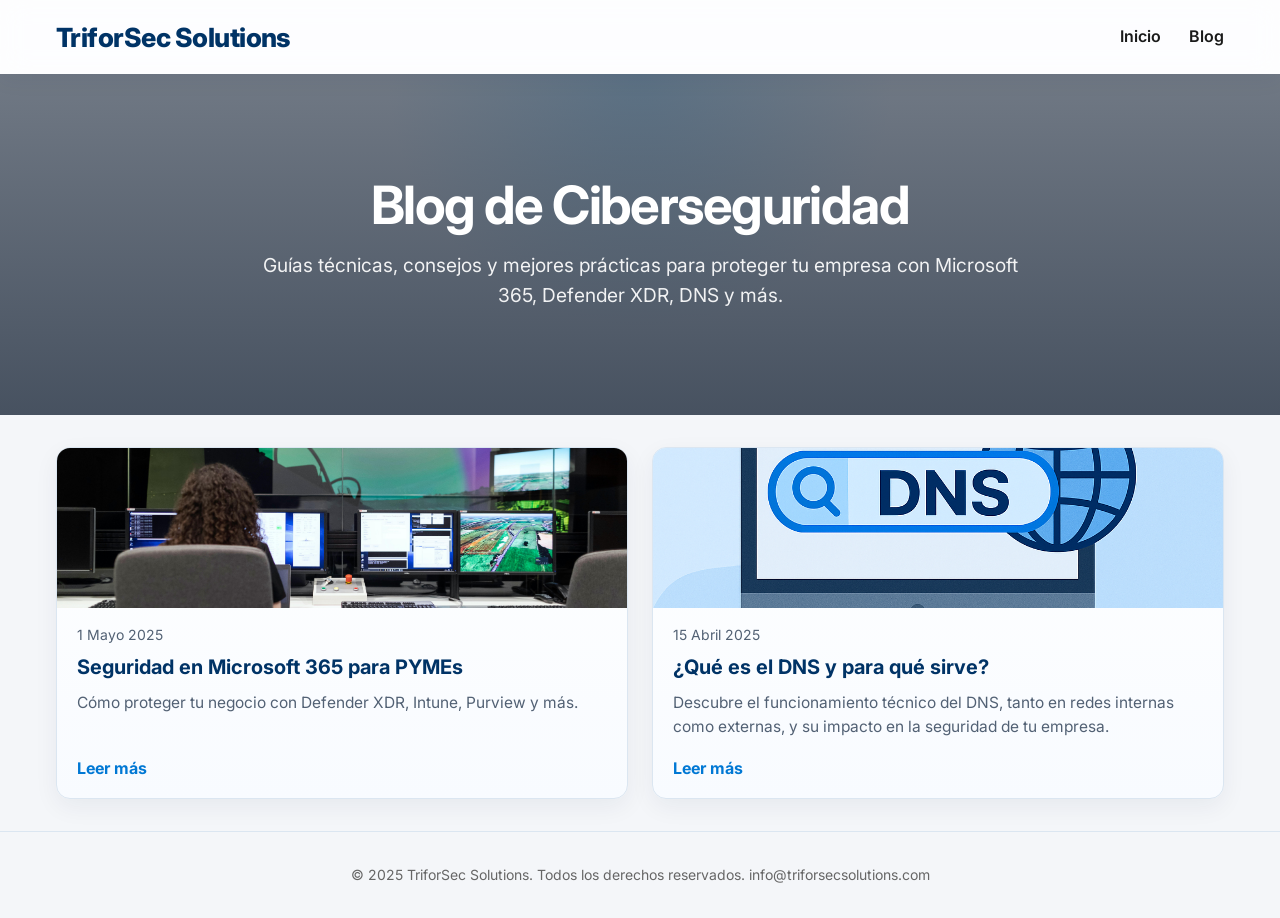
==== blog/index.html @ 9754ed4e "Phase 1.3 and 1.4 blog polish and cleanup" ====
<!DOCTYPE html>
<html lang="es">
<head>
  <meta charset="UTF-8" />
  <meta name="viewport" content="width=device-width, initial-scale=1.0" />
  <title>Blog de Ciberseguridad | TriforSec Solutions</title>
  <meta name="description" content="Explora guías técnicas y consejos prácticos sobre Microsoft 365, Defender XDR, DNS y más. Mejora la seguridad de tu empresa con TriforSec Solutions." />
  <meta name="keywords" content="blog ciberseguridad, Microsoft 365, Defender XDR, DNS, seguridad informática, TriforSec Solutions" />
  <meta name="author" content="TriforSec Solutions" />
  <meta name="robots" content="index, follow" />
  <link rel="canonical" href="https://triforsecsolutions.com/blog/" />
  <meta property="og:title" content="Blog de Ciberseguridad | TriforSec Solutions" />
  <meta property="og:description" content="Artículos expertos sobre seguridad en la nube, Microsoft Defender, Intune, Purview y más. Protege tu empresa con nuestras guías." />
  <meta property="og:image" content="https://triforsecsolutions.com/website_assets/hero.jpg" />
  <meta property="og:url" content="https://triforsecsolutions.com/blog/" />
  <meta property="og:type" content="article" />
  <meta name="twitter:card" content="summary_large_image" />
  <meta name="twitter:title" content="Blog de Ciberseguridad | TriforSec Solutions" />
  <meta name="twitter:description" content="Guías técnicas sobre Microsoft 365, seguridad en la nube y más." />
  <meta name="twitter:image" content="https://triforsecsolutions.com/website_assets/hero.jpg" />

  <link rel="icon" type="image/x-icon" href="/favicon.ico" />
  <link rel="preconnect" href="https://fonts.googleapis.com" />
  <link rel="preconnect" href="https://fonts.gstatic.com" crossorigin />
  <link href="https://fonts.googleapis.com/css2?family=Inter:wght@400;600;800&display=swap" rel="stylesheet" />
  <script type="application/ld+json">
  {
    "@context": "https://schema.org",
    "@type": "Blog",
    "name": "Blog de Ciberseguridad | TriforSec Solutions",
    "url": "https://triforsecsolutions.com/blog/",
    "publisher": {
      "@type": "Organization",
      "name": "TriforSec Solutions"
    }
  }
  </script>

  <style>
    :root {
      --primary-color: #0078d4;
      --primary-dark: #005ea6;
      --dark-color: #003366;
      --light-bg: #f4f6f9;
      --card-bg: #ffffff;
      --card-soft: #f8fbff;
      --text-color: #1a1a1a;
      --text-soft: #526174;
      --border-color: #dbe6f1;
      --radius: 14px;
      --transition: 0.3s ease;
      --shadow-sm: 0 8px 24px rgba(5, 31, 61, 0.06);
      --shadow-md: 0 16px 40px rgba(5, 31, 61, 0.1);
    }
    * { box-sizing: border-box; margin: 0; padding: 0; }
    body {
      font-family: 'Inter', sans-serif;
      background: var(--light-bg);
      color: var(--text-color);
      line-height: 1.6;
    }
    header {
      background: rgba(255,255,255,0.8);
      box-shadow: 0 6px 20px rgba(5, 31, 61, 0.06);
      backdrop-filter: saturate(180%) blur(14px);
      position: sticky;
      top: 0;
      z-index: 100;
    }
    .nav-container {
      max-width: 1200px;
      margin: 0 auto;
      display: flex;
      align-items: center;
      justify-content: space-between;
      padding: 1rem;
    }
    .logo {
      font-size: clamp(1.2rem, 1rem + 1vw, 1.65rem);
      font-weight: 800;
      color: var(--dark-color);
      text-decoration: none;
      letter-spacing: -0.02em;
    }
    nav a {
      margin-left: 1.5rem;
      color: var(--text-color);
      text-decoration: none;
      font-weight: 600;
      transition: color var(--transition);
    }
    nav a:hover,
    nav a:focus-visible { color: var(--primary-color); }

    .hero {
      background:
        radial-gradient(circle at top, rgba(0,163,255,0.18), transparent 35%),
        url('https://triforsecsolutions.com/website_assets/hero.jpg') center/cover no-repeat;
      color: #fff;
      padding: 6.5rem 1rem;
      text-align: center;
      position: relative;
    }
    .hero::after {
      content: '';
      position: absolute;
      top: 0; left: 0;
      width: 100%; height: 100%;
      background: linear-gradient(180deg, rgba(4, 18, 37, 0.55), rgba(4, 18, 37, 0.72));
      z-index: 0;
    }
    .hero-content {
      position: relative;
      z-index: 1;
      max-width: 800px;
      margin: 0 auto;
    }
    .hero h1 {
      font-size: clamp(2.1rem, 1.7rem + 2vw, 3.3rem);
      margin-bottom: 1rem;
      color: #fff;
      line-height: 1.05;
      letter-spacing: -0.03em;
    }
    .hero p {
      font-size: clamp(1.02rem, 1rem + 0.45vw, 1.2rem);
      color: rgba(255,255,255,0.92);
      max-width: 760px;
      margin: 0 auto;
    }

    main {
      max-width: 1200px;
      margin: 2rem auto;
      padding: 0 1rem;
    }
    .posts-grid {
      display: grid;
      grid-template-columns: repeat(auto-fit, minmax(280px, 1fr));
      gap: 1.5rem;
    }
    .post-card {
      background: linear-gradient(180deg, #ffffff, var(--card-soft));
      border-radius: var(--radius);
      border: 1px solid var(--border-color);
      box-shadow: var(--shadow-sm);
      overflow: hidden;
      display: flex;
      flex-direction: column;
      transition: transform var(--transition), box-shadow var(--transition), border-color var(--transition);
    }
    .post-card:hover {
      transform: translateY(-5px);
      border-color: #b9d7f1;
      box-shadow: var(--shadow-md);
    }
    .post-card img {
      width: 100%; height: 160px;
      object-fit: cover;
    }
    .post-content {
      flex: 1;
      padding: 1rem 1.25rem;
      display: flex;
      flex-direction: column;
    }
    .post-content time {
      font-size: 0.875rem;
      color: var(--text-soft);
      margin-bottom: 0.5rem;
    }
    .post-content h3 {
      font-size: 1.25rem;
      margin-bottom: 0.75rem;
      color: var(--dark-color);
      line-height: 1.2;
    }
    .post-content h3 a {
      color: inherit;
      text-decoration: none;
    }
    .post-content h3 a:hover,
    .post-content h3 a:focus-visible {
      color: var(--primary-dark);
    }
    .post-content p {
      flex: 1;
      margin-bottom: 1rem;
      font-size: 0.97rem;
      color: var(--text-soft);
    }
    .read-more {
      align-self: flex-start;
      text-decoration: none;
      color: var(--primary-color);
      font-weight: 700;
      display: inline-flex;
      align-items: center;
      transition: color var(--transition), transform var(--transition);
    }
    .read-more:hover {
      color: var(--primary-dark);
      transform: translateX(2px);
    }

    footer {
      text-align: center;
      padding: 2rem 1rem;
      font-size: 0.875rem;
      color: #666;
      border-top: 1px solid var(--border-color);
    }

    @media (max-width: 640px) {
      .nav-container {
        flex-direction: column;
        align-items: flex-start;
        gap: 0.75rem;
      }
      nav a {
        margin-left: 0;
        margin-right: 1rem;
      }
      .hero {
        padding: 5rem 1rem;
      }
    }
  </style>
</head>
<body>
  <header>
    <div class="nav-container">
      <a href="/" class="logo">TriforSec Solutions</a>
      <nav>
        <a href="/">Inicio</a>
        <a href="/blog/">Blog</a>
      </nav>
    </div>
  </header>

  <section class="hero">
    <div class="hero-content">
      <h1>Blog de Ciberseguridad</h1>
      <p>Guías técnicas, consejos y mejores prácticas para proteger tu empresa con Microsoft 365, Defender XDR, DNS y más.</p>
    </div>
  </section>

  <main>
    <div class="posts-grid">
      <!-- Post 1 -->
      <article class="post-card">
        <img src="/website_assets/soc.jpg" alt="Seguridad en Microsoft 365 para PYMEs">
        <div class="post-content">
          <time datetime="2025-05-01">1 Mayo 2025</time>
          <h3><a href="/blog/seguridad-microsoft-365-pymes.html">Seguridad en Microsoft 365 para PYMEs</a></h3>
          <p>Cómo proteger tu negocio con Defender XDR, Intune, Purview y más.</p>
          <a href="/blog/seguridad-microsoft-365-pymes.html" class="read-more">Leer más</a>
        </div>
      </article>
      <!-- Post 2 -->
      <article class="post-card">
        <img src="/website_assets/dns-ilustracion.png" alt="¿Qué es el DNS y para qué sirve?">
        <div class="post-content">
          <time datetime="2025-04-15">15 Abril 2025</time>
          <h3><a href="/blog/dns-explicacion-tecnica.html">¿Qué es el DNS y para qué sirve?</a></h3>
          <p>Descubre el funcionamiento técnico del DNS, tanto en redes internas como externas, y su impacto en la seguridad de tu empresa.</p>
          <a href="/blog/dns-explicacion-tecnica.html" class="read-more">Leer más</a>
        </div>
      </article>
    </div>
  </main>

  <footer>
    &copy; 2025 TriforSec Solutions. Todos los derechos reservados. info@triforsecsolutions.com
  </footer>
</body>
</html>
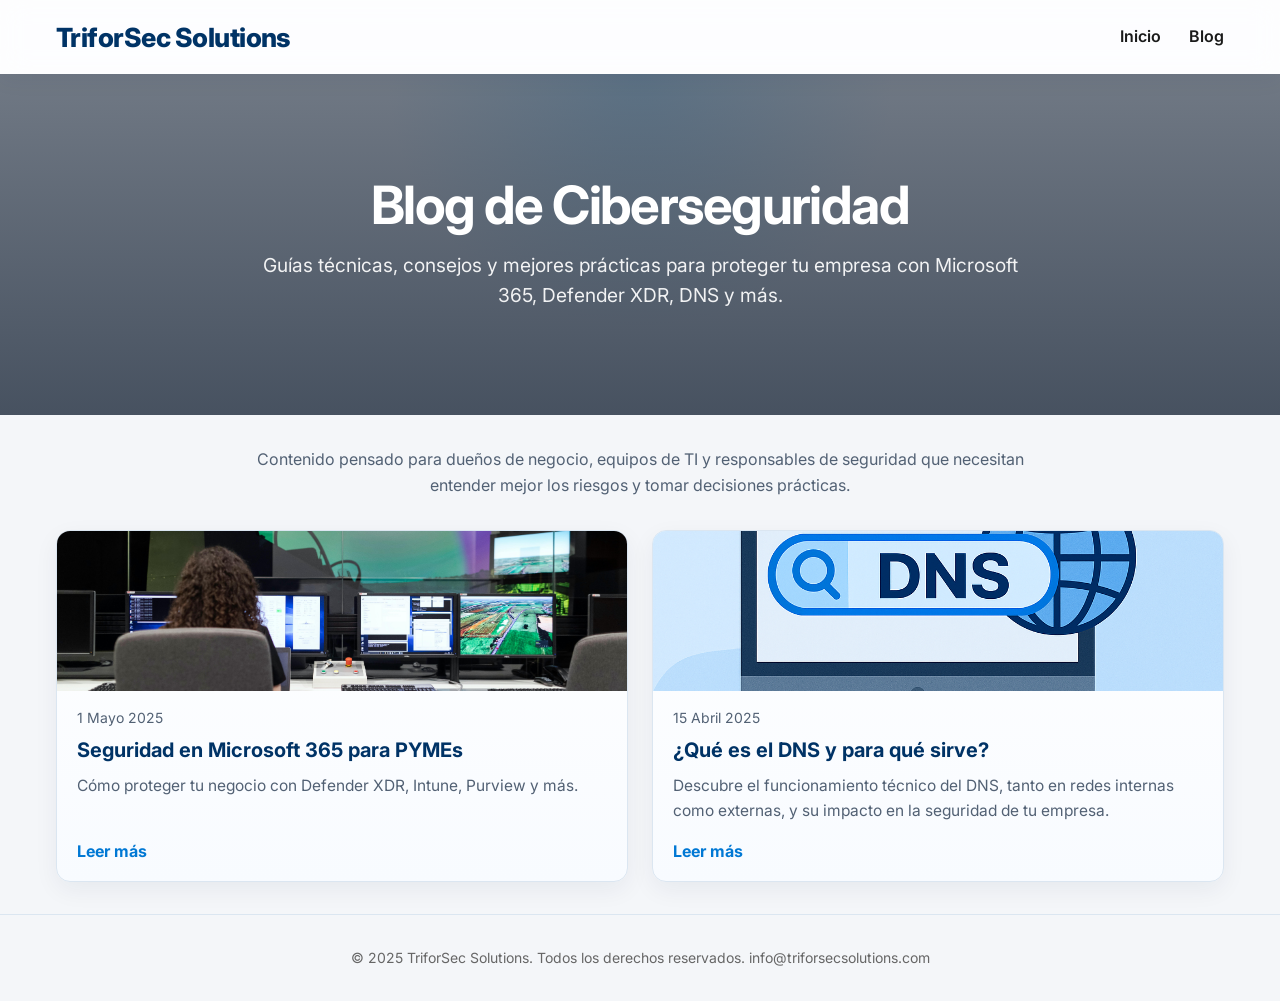
==== commit f605e1d6: "Complete Phase 1: UX, SEO, blog polish, cleanup and shared styles" ====
--- a/blog/index.html
+++ b/blog/index.html
@@ -135,6 +135,13 @@
       margin: 2rem auto;
       padding: 0 1rem;
     }
+    .blog-intro {
+      max-width: 820px;
+      margin: 0 auto 2rem;
+      text-align: center;
+      color: var(--text-soft);
+      font-size: 1rem;
+    }
     .posts-grid {
       display: grid;
       grid-template-columns: repeat(auto-fit, minmax(280px, 1fr));
@@ -199,7 +206,8 @@
       align-items: center;
       transition: color var(--transition), transform var(--transition);
     }
-    .read-more:hover {
+    .read-more:hover,
+    .read-more:focus-visible {
       color: var(--primary-dark);
       transform: translateX(2px);
     }
@@ -247,6 +255,9 @@
   </section>
 
   <main>
+    <div class="blog-intro">
+      <p>Contenido pensado para dueños de negocio, equipos de TI y responsables de seguridad que necesitan entender mejor los riesgos y tomar decisiones prácticas.</p>
+    </div>
     <div class="posts-grid">
       <!-- Post 1 -->
       <article class="post-card">
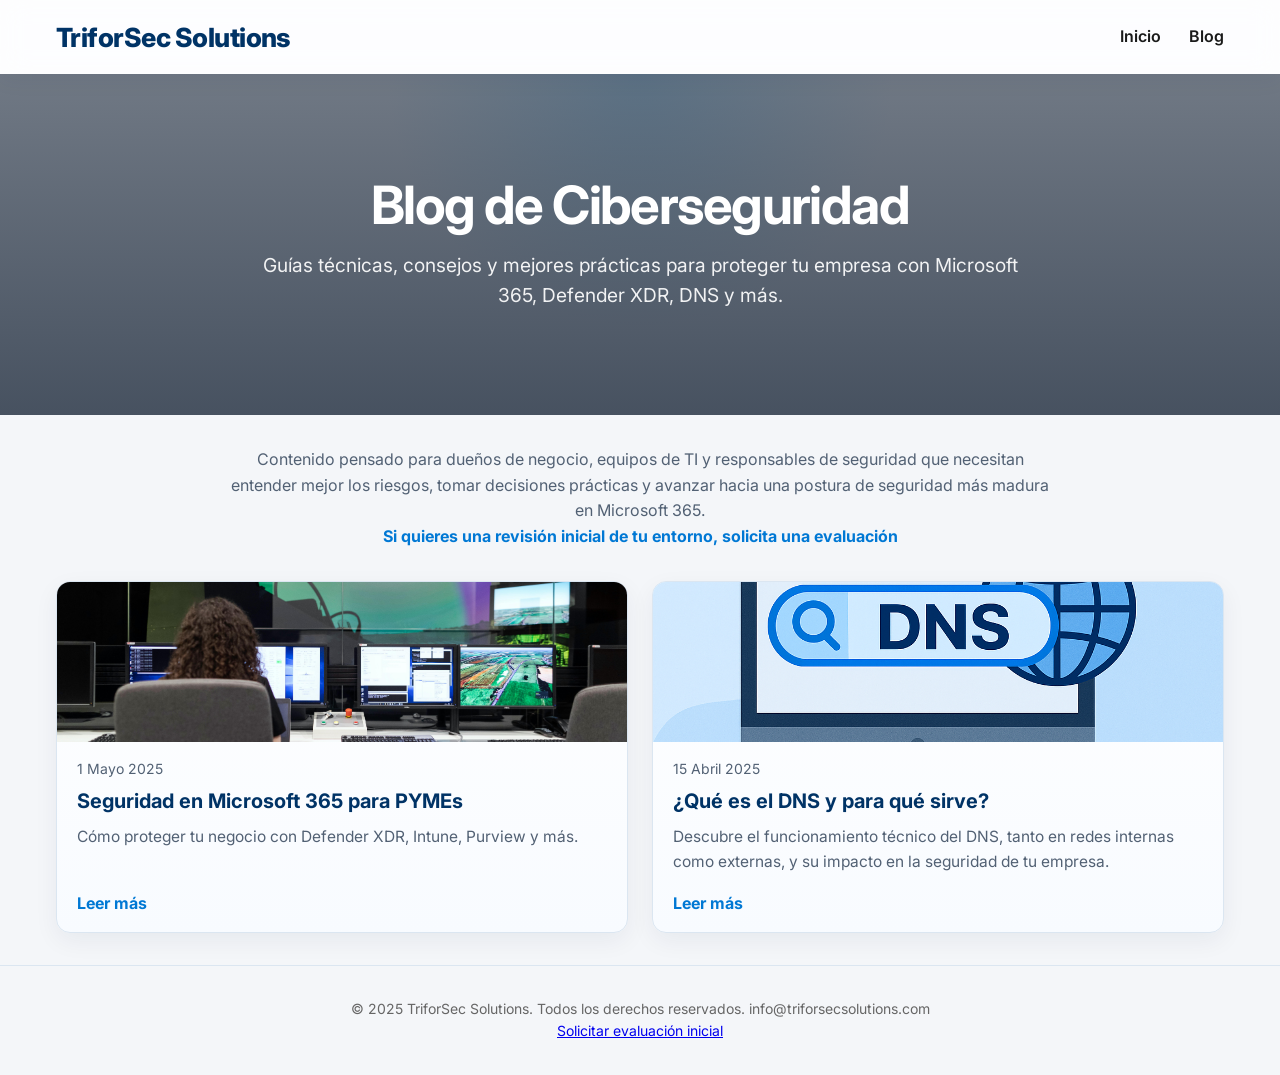
==== commit aa2741c7: "Phase 2 expansion: service landing pages and conversion architecture" ====
--- a/blog/index.html
+++ b/blog/index.html
@@ -256,7 +256,8 @@
 
   <main>
     <div class="blog-intro">
-      <p>Contenido pensado para dueños de negocio, equipos de TI y responsables de seguridad que necesitan entender mejor los riesgos y tomar decisiones prácticas.</p>
+      <p>Contenido pensado para dueños de negocio, equipos de TI y responsables de seguridad que necesitan entender mejor los riesgos, tomar decisiones prácticas y avanzar hacia una postura de seguridad más madura en Microsoft 365.</p>
+      <p><a href="/evaluacion-inicial-microsoft-365.html" class="read-more">Si quieres una revisión inicial de tu entorno, solicita una evaluación</a></p>
     </div>
     <div class="posts-grid">
       <!-- Post 1 -->
@@ -284,6 +285,8 @@
 
   <footer>
     &copy; 2025 TriforSec Solutions. Todos los derechos reservados. info@triforsecsolutions.com
+    <br />
+    <a href="/evaluacion-inicial-microsoft-365.html">Solicitar evaluación inicial</a>
   </footer>
 </body>
 </html>
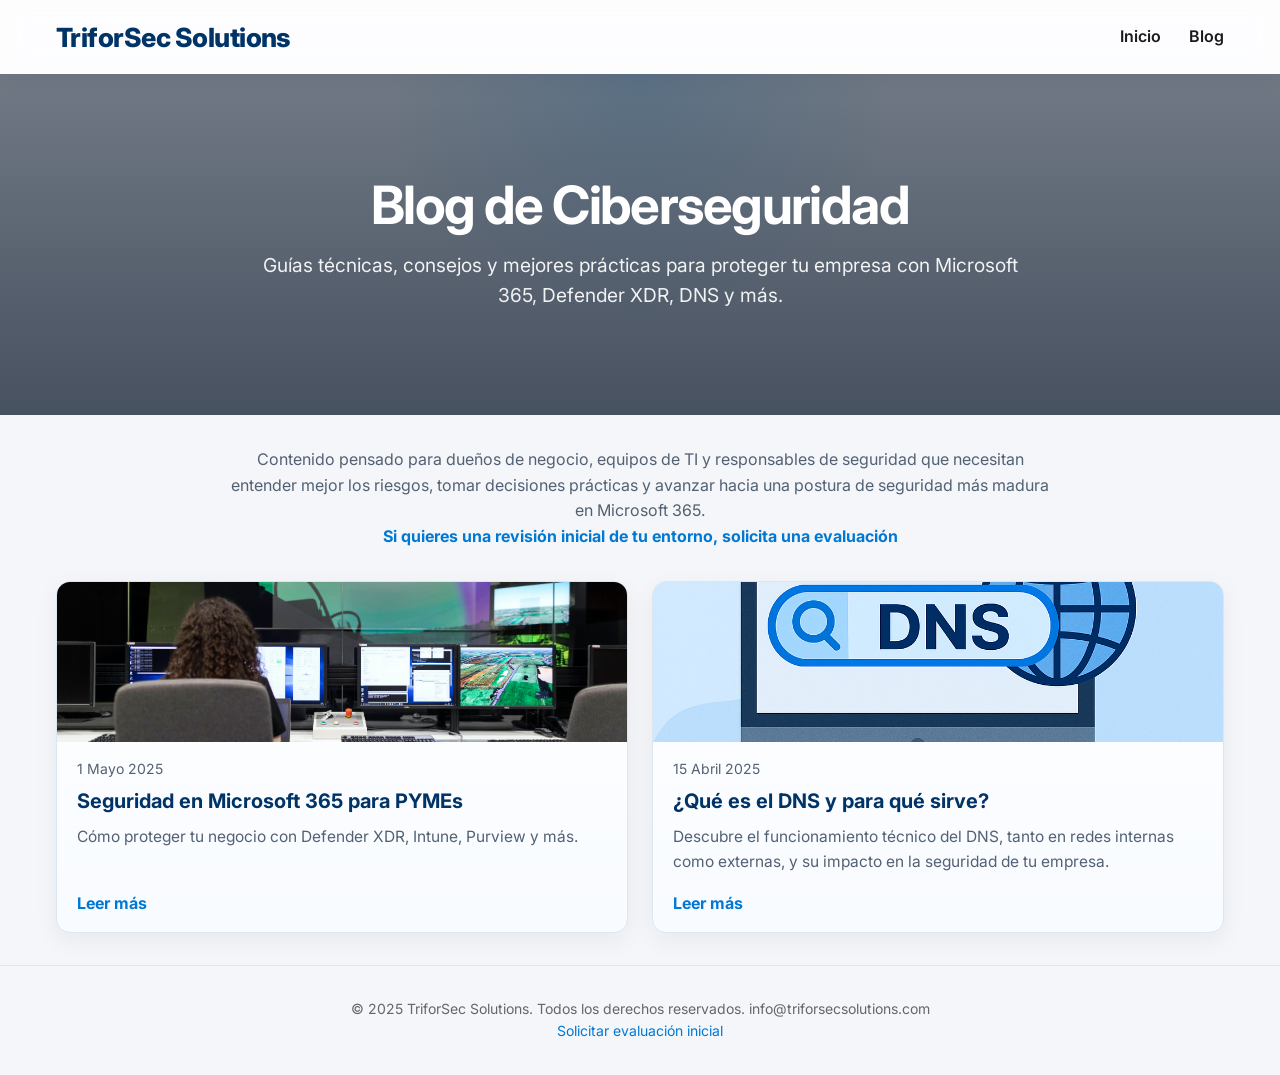
==== commit cee982f5: "Phase 3: visual QA and lightweight performance cleanup" ====
--- a/blog/index.html
+++ b/blog/index.html
@@ -22,6 +22,7 @@
 
   <link rel="icon" type="image/x-icon" href="/favicon.ico" />
   <link rel="preconnect" href="https://fonts.googleapis.com" />
+  <link rel="preconnect" href="https://triforsecsolutions.com" crossorigin />
   <link rel="preconnect" href="https://fonts.gstatic.com" crossorigin />
   <link href="https://fonts.googleapis.com/css2?family=Inter:wght@400;600;800&display=swap" rel="stylesheet" />
   <script type="application/ld+json">
@@ -218,6 +219,14 @@
       font-size: 0.875rem;
       color: #666;
       border-top: 1px solid var(--border-color);
+    }
+    footer a {
+      color: var(--primary-color);
+      text-decoration: none;
+    }
+    footer a:hover,
+    footer a:focus-visible {
+      text-decoration: underline;
     }
 
     @media (max-width: 640px) {
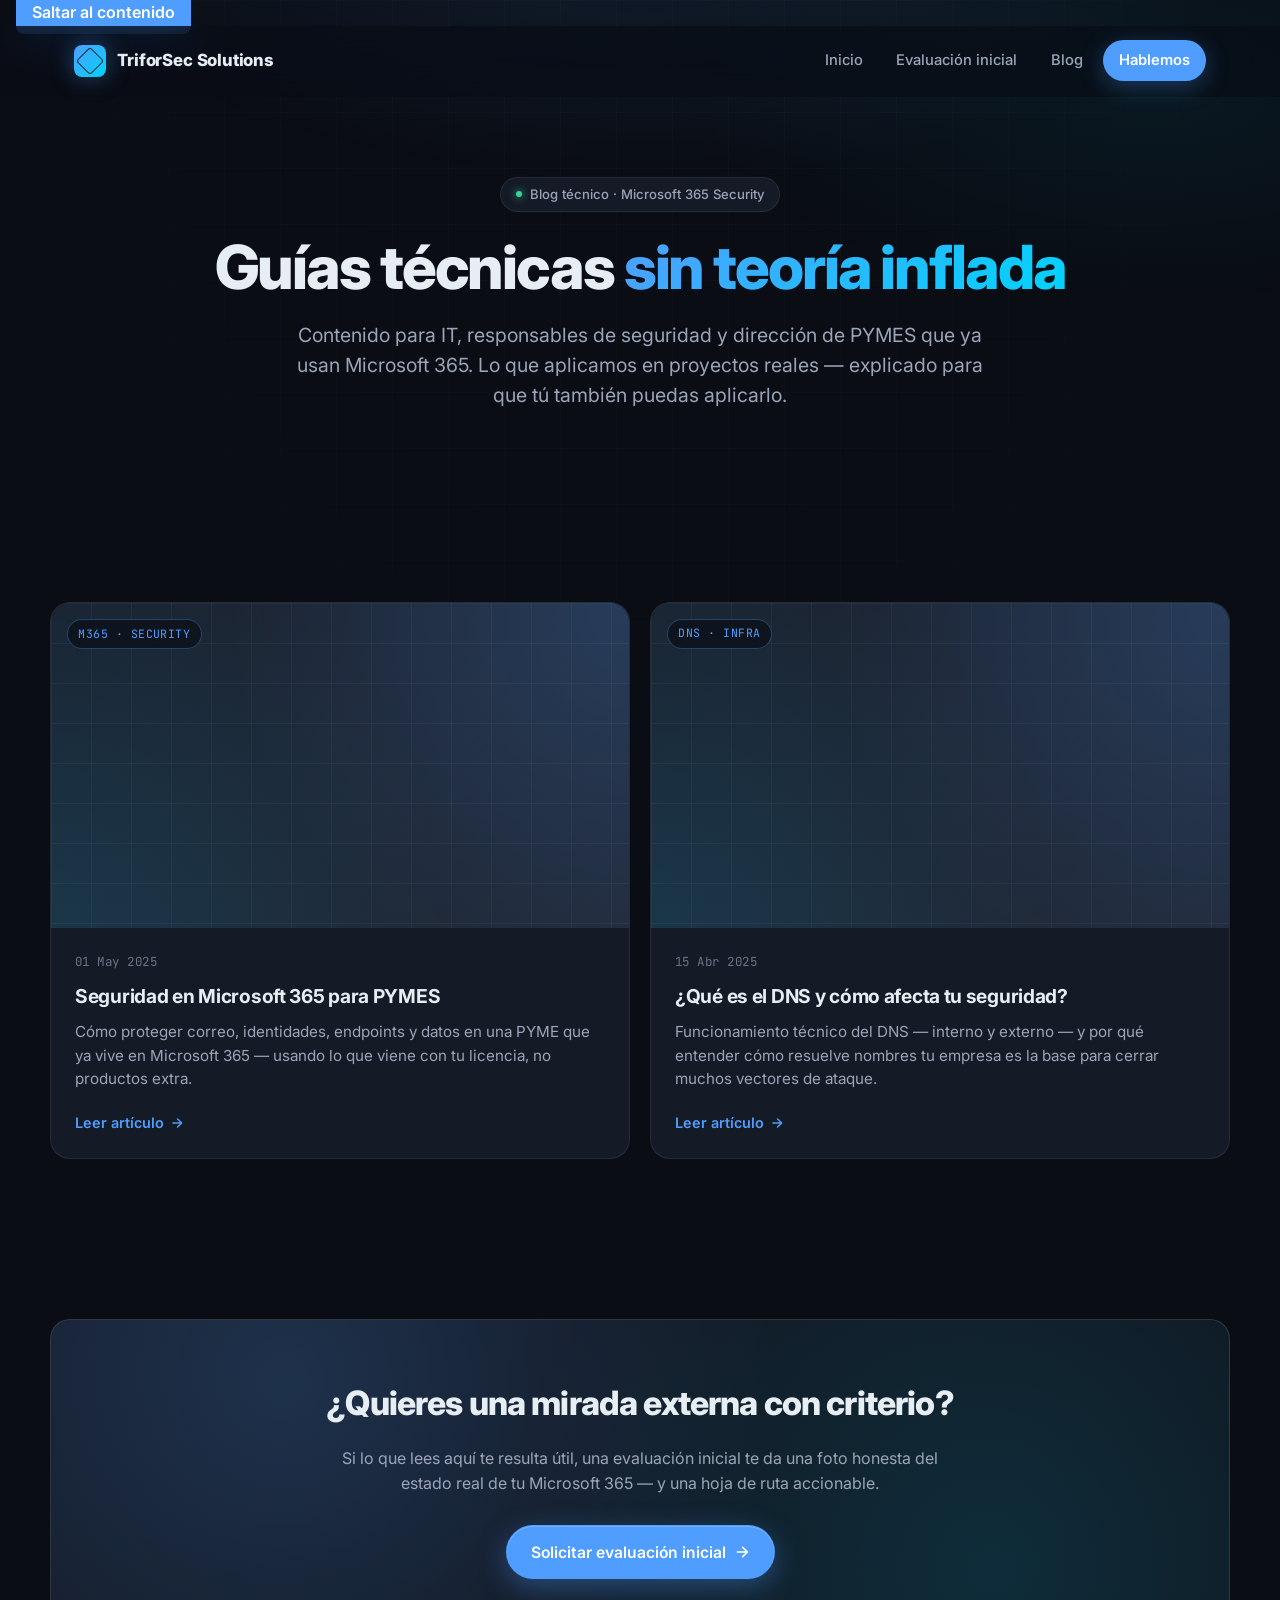
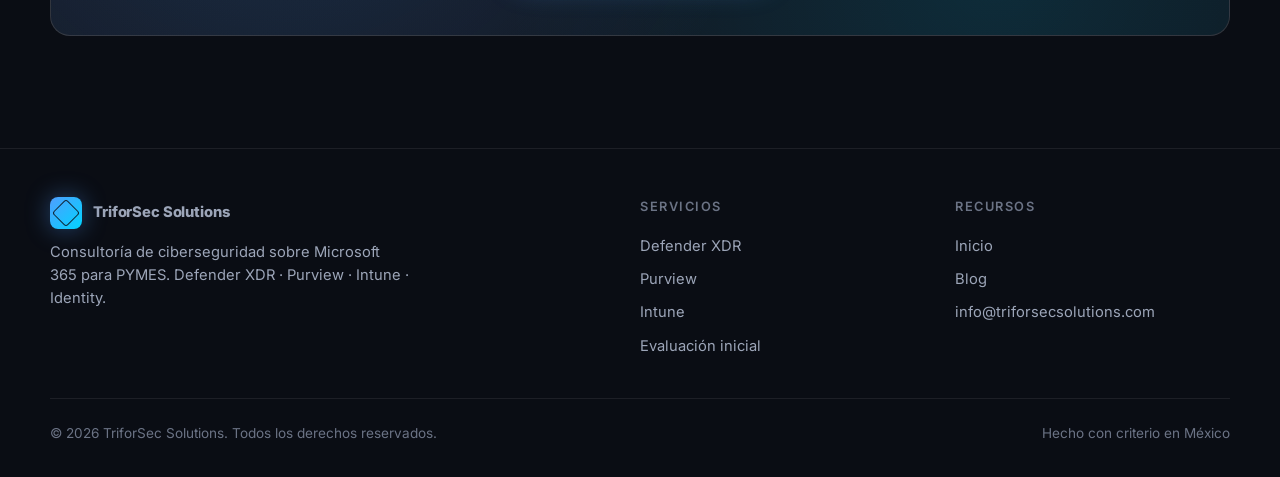
==== commit 36f6e51f: "Dark editorial redesign across all internal pages + copy rewrite Site-wide coherencia visual con la " ====
--- a/blog/index.html
+++ b/blog/index.html
@@ -1,301 +1,276 @@
-
 <!DOCTYPE html>
 <html lang="es">
 <head>
   <meta charset="UTF-8" />
   <meta name="viewport" content="width=device-width, initial-scale=1.0" />
-  <title>Blog de Ciberseguridad | TriforSec Solutions</title>
-  <meta name="description" content="Explora guías técnicas y consejos prácticos sobre Microsoft 365, Defender XDR, DNS y más. Mejora la seguridad de tu empresa con TriforSec Solutions." />
-  <meta name="keywords" content="blog ciberseguridad, Microsoft 365, Defender XDR, DNS, seguridad informática, TriforSec Solutions" />
+  <title>Blog técnico de ciberseguridad Microsoft 365 | TriforSec Solutions</title>
+  <meta name="description" content="Guías técnicas sin teoría inflada sobre Microsoft 365, Defender XDR, Intune, Purview y DNS. Contenido pensado para IT y dirección de PYMES." />
   <meta name="author" content="TriforSec Solutions" />
   <meta name="robots" content="index, follow" />
+  <meta name="theme-color" content="#0a0d14" />
   <link rel="canonical" href="https://triforsecsolutions.com/blog/" />
-  <meta property="og:title" content="Blog de Ciberseguridad | TriforSec Solutions" />
-  <meta property="og:description" content="Artículos expertos sobre seguridad en la nube, Microsoft Defender, Intune, Purview y más. Protege tu empresa con nuestras guías." />
+  <meta property="og:title" content="Blog técnico de ciberseguridad Microsoft 365 | TriforSec Solutions" />
+  <meta property="og:description" content="Guías técnicas sin teoría inflada sobre Microsoft 365, Defender XDR, Intune, Purview y DNS." />
   <meta property="og:image" content="https://triforsecsolutions.com/website_assets/hero.jpg" />
   <meta property="og:url" content="https://triforsecsolutions.com/blog/" />
-  <meta property="og:type" content="article" />
+  <meta property="og:type" content="website" />
+  <meta property="og:locale" content="es_MX" />
   <meta name="twitter:card" content="summary_large_image" />
-  <meta name="twitter:title" content="Blog de Ciberseguridad | TriforSec Solutions" />
-  <meta name="twitter:description" content="Guías técnicas sobre Microsoft 365, seguridad en la nube y más." />
+  <meta name="twitter:title" content="Blog técnico | TriforSec Solutions" />
+  <meta name="twitter:description" content="Guías técnicas sobre Microsoft 365 y seguridad sin teoría inflada." />
   <meta name="twitter:image" content="https://triforsecsolutions.com/website_assets/hero.jpg" />
-
   <link rel="icon" type="image/x-icon" href="/favicon.ico" />
+  <link rel="stylesheet" href="/service-pages.css" />
   <link rel="preconnect" href="https://fonts.googleapis.com" />
-  <link rel="preconnect" href="https://triforsecsolutions.com" crossorigin />
   <link rel="preconnect" href="https://fonts.gstatic.com" crossorigin />
-  <link href="https://fonts.googleapis.com/css2?family=Inter:wght@400;600;800&display=swap" rel="stylesheet" />
+  <link href="https://fonts.googleapis.com/css2?family=Inter:wght@400;500;600;700;800&family=JetBrains+Mono:wght@400;500&display=swap" rel="stylesheet" />
   <script type="application/ld+json">
   {
     "@context": "https://schema.org",
     "@type": "Blog",
-    "name": "Blog de Ciberseguridad | TriforSec Solutions",
+    "name": "Blog técnico TriforSec Solutions",
     "url": "https://triforsecsolutions.com/blog/",
-    "publisher": {
-      "@type": "Organization",
-      "name": "TriforSec Solutions"
-    }
+    "description": "Guías técnicas sobre Microsoft 365, Defender XDR, Intune, Purview y DNS para PYMES.",
+    "publisher": {"@type":"Organization","name":"TriforSec Solutions","url":"https://triforsecsolutions.com/"}
   }
   </script>
-
   <style>
-    :root {
-      --primary-color: #0078d4;
-      --primary-dark: #005ea6;
-      --dark-color: #003366;
-      --light-bg: #f4f6f9;
-      --card-bg: #ffffff;
-      --card-soft: #f8fbff;
-      --text-color: #1a1a1a;
-      --text-soft: #526174;
-      --border-color: #dbe6f1;
-      --radius: 14px;
-      --transition: 0.3s ease;
-      --shadow-sm: 0 8px 24px rgba(5, 31, 61, 0.06);
-      --shadow-md: 0 16px 40px rgba(5, 31, 61, 0.1);
-    }
-    * { box-sizing: border-box; margin: 0; padding: 0; }
-    body {
-      font-family: 'Inter', sans-serif;
-      background: var(--light-bg);
-      color: var(--text-color);
-      line-height: 1.6;
-    }
-    header {
-      background: rgba(255,255,255,0.8);
-      box-shadow: 0 6px 20px rgba(5, 31, 61, 0.06);
-      backdrop-filter: saturate(180%) blur(14px);
-      position: sticky;
-      top: 0;
-      z-index: 100;
-    }
-    .nav-container {
-      max-width: 1200px;
+    .blog-list {
+      display: grid;
+      gap: 1.25rem;
+      grid-template-columns: repeat(auto-fit, minmax(320px, 1fr));
+      max-width: var(--container);
       margin: 0 auto;
-      display: flex;
-      align-items: center;
-      justify-content: space-between;
-      padding: 1rem;
-    }
-    .logo {
-      font-size: clamp(1.2rem, 1rem + 1vw, 1.65rem);
-      font-weight: 800;
-      color: var(--dark-color);
-      text-decoration: none;
-      letter-spacing: -0.02em;
-    }
-    nav a {
-      margin-left: 1.5rem;
-      color: var(--text-color);
-      text-decoration: none;
-      font-weight: 600;
-      transition: color var(--transition);
-    }
-    nav a:hover,
-    nav a:focus-visible { color: var(--primary-color); }
-
-    .hero {
-      background:
-        radial-gradient(circle at top, rgba(0,163,255,0.18), transparent 35%),
-        url('https://triforsecsolutions.com/website_assets/hero.jpg') center/cover no-repeat;
-      color: #fff;
-      padding: 6.5rem 1rem;
-      text-align: center;
-      position: relative;
-    }
-    .hero::after {
-      content: '';
-      position: absolute;
-      top: 0; left: 0;
-      width: 100%; height: 100%;
-      background: linear-gradient(180deg, rgba(4, 18, 37, 0.55), rgba(4, 18, 37, 0.72));
-      z-index: 0;
-    }
-    .hero-content {
-      position: relative;
-      z-index: 1;
-      max-width: 800px;
-      margin: 0 auto;
-    }
-    .hero h1 {
-      font-size: clamp(2.1rem, 1.7rem + 2vw, 3.3rem);
-      margin-bottom: 1rem;
-      color: #fff;
-      line-height: 1.05;
-      letter-spacing: -0.03em;
-    }
-    .hero p {
-      font-size: clamp(1.02rem, 1rem + 0.45vw, 1.2rem);
-      color: rgba(255,255,255,0.92);
-      max-width: 760px;
-      margin: 0 auto;
-    }
-
-    main {
-      max-width: 1200px;
-      margin: 2rem auto;
-      padding: 0 1rem;
-    }
-    .blog-intro {
-      max-width: 820px;
-      margin: 0 auto 2rem;
-      text-align: center;
-      color: var(--text-soft);
-      font-size: 1rem;
-    }
-    .posts-grid {
-      display: grid;
-      grid-template-columns: repeat(auto-fit, minmax(280px, 1fr));
-      gap: 1.5rem;
-    }
-    .post-card {
-      background: linear-gradient(180deg, #ffffff, var(--card-soft));
-      border-radius: var(--radius);
-      border: 1px solid var(--border-color);
-      box-shadow: var(--shadow-sm);
+    }
+    .blog-card {
+      background: var(--surface);
+      border: 1px solid var(--border);
+      border-radius: var(--radius-lg);
       overflow: hidden;
       display: flex;
       flex-direction: column;
-      transition: transform var(--transition), box-shadow var(--transition), border-color var(--transition);
-    }
-    .post-card:hover {
-      transform: translateY(-5px);
-      border-color: #b9d7f1;
-      box-shadow: var(--shadow-md);
-    }
-    .post-card img {
-      width: 100%; height: 160px;
-      object-fit: cover;
-    }
-    .post-content {
+      transition: transform var(--transition), border-color var(--transition);
+      position: relative;
+    }
+    .blog-card:hover {
+      transform: translateY(-4px);
+      border-color: var(--border-accent);
+    }
+    .blog-card-media {
+      aspect-ratio: 16/9;
+      background: linear-gradient(135deg, var(--surface-2) 0%, var(--surface-3) 100%);
+      position: relative;
+      overflow: hidden;
+    }
+    .blog-card-media::before {
+      content: '';
+      position: absolute;
+      inset: 0;
+      background:
+        radial-gradient(circle at top right, rgba(79, 158, 255, 0.18), transparent 60%),
+        radial-gradient(circle at bottom left, rgba(0, 212, 255, 0.1), transparent 60%);
+    }
+    .blog-card-media::after {
+      content: '';
+      position: absolute;
+      inset: 0;
+      background-image:
+        linear-gradient(rgba(255,255,255,0.04) 1px, transparent 1px),
+        linear-gradient(90deg, rgba(255,255,255,0.04) 1px, transparent 1px);
+      background-size: 40px 40px;
+    }
+    .blog-card-tag {
+      position: absolute;
+      top: 1rem;
+      left: 1rem;
+      font-family: var(--ff-mono);
+      font-size: 0.72rem;
+      color: var(--accent);
+      background: rgba(10,13,20,0.7);
+      backdrop-filter: blur(8px);
+      padding: 0.3rem 0.65rem;
+      border-radius: 999px;
+      border: 1px solid var(--border-accent);
+      z-index: 1;
+      letter-spacing: 0.04em;
+      text-transform: uppercase;
+    }
+    .blog-card-body {
+      padding: 1.5rem;
       flex: 1;
-      padding: 1rem 1.25rem;
       display: flex;
       flex-direction: column;
     }
-    .post-content time {
-      font-size: 0.875rem;
+    .blog-card-meta {
+      font-family: var(--ff-mono);
+      font-size: 0.78rem;
+      color: var(--text-mute);
+      margin-bottom: 0.75rem;
+      letter-spacing: 0.04em;
+    }
+    .blog-card h3 {
+      font-size: 1.2rem;
+      font-weight: 700;
+      letter-spacing: -0.015em;
+      line-height: 1.25;
+      margin: 0 0 0.75rem;
+      color: var(--text);
+    }
+    .blog-card h3 a { color: inherit; text-decoration: none; }
+    .blog-card h3 a:hover { color: var(--accent-hover); }
+    .blog-card p {
       color: var(--text-soft);
-      margin-bottom: 0.5rem;
-    }
-    .post-content h3 {
-      font-size: 1.25rem;
-      margin-bottom: 0.75rem;
-      color: var(--dark-color);
-      line-height: 1.2;
-    }
-    .post-content h3 a {
-      color: inherit;
-      text-decoration: none;
-    }
-    .post-content h3 a:hover,
-    .post-content h3 a:focus-visible {
-      color: var(--primary-dark);
-    }
-    .post-content p {
+      margin: 0 0 1.25rem;
+      font-size: 0.95rem;
+      line-height: 1.55;
       flex: 1;
-      margin-bottom: 1rem;
-      font-size: 0.97rem;
-      color: var(--text-soft);
-    }
-    .read-more {
+    }
+    .blog-card-link {
       align-self: flex-start;
-      text-decoration: none;
-      color: var(--primary-color);
-      font-weight: 700;
+      font-size: 0.9rem;
+      font-weight: 600;
+      color: var(--accent);
       display: inline-flex;
       align-items: center;
-      transition: color var(--transition), transform var(--transition);
-    }
-    .read-more:hover,
-    .read-more:focus-visible {
-      color: var(--primary-dark);
-      transform: translateX(2px);
-    }
-
-    footer {
-      text-align: center;
-      padding: 2rem 1rem;
-      font-size: 0.875rem;
-      color: #666;
-      border-top: 1px solid var(--border-color);
-    }
-    footer a {
-      color: var(--primary-color);
-      text-decoration: none;
-    }
-    footer a:hover,
-    footer a:focus-visible {
-      text-decoration: underline;
-    }
-
-    @media (max-width: 640px) {
-      .nav-container {
-        flex-direction: column;
-        align-items: flex-start;
-        gap: 0.75rem;
-      }
-      nav a {
-        margin-left: 0;
-        margin-right: 1rem;
-      }
-      .hero {
-        padding: 5rem 1rem;
-      }
-    }
+      gap: 0.35rem;
+    }
+    .blog-card-link svg { width: 14px; height: 14px; transition: transform var(--transition); }
+    .blog-card:hover .blog-card-link svg { transform: translateX(3px); }
   </style>
 </head>
-<body>
-  <header>
-    <div class="nav-container">
-      <a href="/" class="logo">TriforSec Solutions</a>
-      <nav>
+<body class="service-page">
+  <a class="skip-link" href="#main">Saltar al contenido</a>
+
+  <header class="service-topbar" id="topbar">
+    <div class="service-topbar-inner">
+      <a href="/" class="service-brand">
+        <span class="brand-mark" aria-hidden="true"></span>
+        <span>TriforSec Solutions</span>
+      </a>
+      <nav class="service-nav" aria-label="Principal">
         <a href="/">Inicio</a>
+        <a href="/evaluacion-inicial-microsoft-365.html">Evaluación inicial</a>
         <a href="/blog/">Blog</a>
+        <a href="#contacto" class="service-nav-cta">Hablemos</a>
       </nav>
     </div>
   </header>
 
-  <section class="hero">
-    <div class="hero-content">
-      <h1>Blog de Ciberseguridad</h1>
-      <p>Guías técnicas, consejos y mejores prácticas para proteger tu empresa con Microsoft 365, Defender XDR, DNS y más.</p>
+  <main id="main">
+
+    <section class="service-hero service-section">
+      <div class="service-hero-inner">
+        <span class="service-pill">
+          <span class="service-pill-dot" aria-hidden="true"></span>
+          Blog técnico · Microsoft 365 Security
+        </span>
+        <h1>
+          Guías técnicas
+          <span class="accent">sin teoría inflada</span>
+        </h1>
+        <p>Contenido para IT, responsables de seguridad y dirección de PYMES que ya usan Microsoft 365. Lo que aplicamos en proyectos reales — explicado para que tú también puedas aplicarlo.</p>
+      </div>
+    </section>
+
+    <section class="service-section">
+      <div class="blog-list">
+
+        <article class="blog-card reveal">
+          <a href="/blog/seguridad-microsoft-365-pymes.html" aria-hidden="true" tabindex="-1" style="display:block">
+            <div class="blog-card-media">
+              <span class="blog-card-tag">M365 · Security</span>
+            </div>
+          </a>
+          <div class="blog-card-body">
+            <div class="blog-card-meta">
+              <time datetime="2025-05-01">01 May 2025</time>
+            </div>
+            <h3><a href="/blog/seguridad-microsoft-365-pymes.html">Seguridad en Microsoft 365 para PYMES</a></h3>
+            <p>Cómo proteger correo, identidades, endpoints y datos en una PYME que ya vive en Microsoft 365 — usando lo que viene con tu licencia, no productos extra.</p>
+            <a href="/blog/seguridad-microsoft-365-pymes.html" class="blog-card-link">
+              Leer artículo
+              <svg viewBox="0 0 24 24" fill="none" stroke="currentColor" stroke-width="2.5" stroke-linecap="round" stroke-linejoin="round"><path d="M5 12h14M13 5l7 7-7 7"/></svg>
+            </a>
+          </div>
+        </article>
+
+        <article class="blog-card reveal">
+          <a href="/blog/dns-explicacion-tecnica.html" aria-hidden="true" tabindex="-1" style="display:block">
+            <div class="blog-card-media">
+              <span class="blog-card-tag">DNS · Infra</span>
+            </div>
+          </a>
+          <div class="blog-card-body">
+            <div class="blog-card-meta">
+              <time datetime="2025-04-15">15 Abr 2025</time>
+            </div>
+            <h3><a href="/blog/dns-explicacion-tecnica.html">¿Qué es el DNS y cómo afecta tu seguridad?</a></h3>
+            <p>Funcionamiento técnico del DNS — interno y externo — y por qué entender cómo resuelve nombres tu empresa es la base para cerrar muchos vectores de ataque.</p>
+            <a href="/blog/dns-explicacion-tecnica.html" class="blog-card-link">
+              Leer artículo
+              <svg viewBox="0 0 24 24" fill="none" stroke="currentColor" stroke-width="2.5" stroke-linecap="round" stroke-linejoin="round"><path d="M5 12h14M13 5l7 7-7 7"/></svg>
+            </a>
+          </div>
+        </article>
+
+      </div>
+    </section>
+
+    <section class="service-cta-band" id="contacto">
+      <div class="service-cta-banner">
+        <h2>¿Quieres una mirada externa con criterio?</h2>
+        <p>Si lo que lees aquí te resulta útil, una evaluación inicial te da una foto honesta del estado real de tu Microsoft 365 — y una hoja de ruta accionable.</p>
+        <a href="/evaluacion-inicial-microsoft-365.html" class="service-btn service-btn-primary">
+          Solicitar evaluación inicial
+          <svg class="btn-arrow" viewBox="0 0 24 24" fill="none" stroke="currentColor" stroke-width="2.5" stroke-linecap="round" stroke-linejoin="round"><path d="M5 12h14M13 5l7 7-7 7"/></svg>
+        </a>
+      </div>
+    </section>
+
+  </main>
+
+  <footer class="service-footer">
+    <div class="service-footer-inner">
+      <div class="service-footer-col service-footer-brand">
+        <a href="/" class="service-brand">
+          <span class="brand-mark" aria-hidden="true"></span>
+          <span>TriforSec Solutions</span>
+        </a>
+        <p>Consultoría de ciberseguridad sobre Microsoft 365 para PYMES. Defender XDR · Purview · Intune · Identity.</p>
+      </div>
+      <div class="service-footer-col">
+        <h4>Servicios</h4>
+        <ul>
+          <li><a href="/defender-xdr-pymes.html">Defender XDR</a></li>
+          <li><a href="/purview-pymes.html">Purview</a></li>
+          <li><a href="/intune-pymes.html">Intune</a></li>
+          <li><a href="/evaluacion-inicial-microsoft-365.html">Evaluación inicial</a></li>
+        </ul>
+      </div>
+      <div class="service-footer-col">
+        <h4>Recursos</h4>
+        <ul>
+          <li><a href="/">Inicio</a></li>
+          <li><a href="/blog/">Blog</a></li>
+          <li><a href="mailto:info@triforsecsolutions.com">info@triforsecsolutions.com</a></li>
+        </ul>
+      </div>
     </div>
-  </section>
-
-  <main>
-    <div class="blog-intro">
-      <p>Contenido pensado para dueños de negocio, equipos de TI y responsables de seguridad que necesitan entender mejor los riesgos, tomar decisiones prácticas y avanzar hacia una postura de seguridad más madura en Microsoft 365.</p>
-      <p><a href="/evaluacion-inicial-microsoft-365.html" class="read-more">Si quieres una revisión inicial de tu entorno, solicita una evaluación</a></p>
+    <div class="service-footer-bottom">
+      <span>© 2026 TriforSec Solutions. Todos los derechos reservados.</span>
+      <span>Hecho con criterio en México</span>
     </div>
-    <div class="posts-grid">
-      <!-- Post 1 -->
-      <article class="post-card">
-        <img src="/website_assets/soc.jpg" alt="Seguridad en Microsoft 365 para PYMEs">
-        <div class="post-content">
-          <time datetime="2025-05-01">1 Mayo 2025</time>
-          <h3><a href="/blog/seguridad-microsoft-365-pymes.html">Seguridad en Microsoft 365 para PYMEs</a></h3>
-          <p>Cómo proteger tu negocio con Defender XDR, Intune, Purview y más.</p>
-          <a href="/blog/seguridad-microsoft-365-pymes.html" class="read-more">Leer más</a>
-        </div>
-      </article>
-      <!-- Post 2 -->
-      <article class="post-card">
-        <img src="/website_assets/dns-ilustracion.png" alt="¿Qué es el DNS y para qué sirve?">
-        <div class="post-content">
-          <time datetime="2025-04-15">15 Abril 2025</time>
-          <h3><a href="/blog/dns-explicacion-tecnica.html">¿Qué es el DNS y para qué sirve?</a></h3>
-          <p>Descubre el funcionamiento técnico del DNS, tanto en redes internas como externas, y su impacto en la seguridad de tu empresa.</p>
-          <a href="/blog/dns-explicacion-tecnica.html" class="read-more">Leer más</a>
-        </div>
-      </article>
-    </div>
-  </main>
-
-  <footer>
-    &copy; 2025 TriforSec Solutions. Todos los derechos reservados. info@triforsecsolutions.com
-    <br />
-    <a href="/evaluacion-inicial-microsoft-365.html">Solicitar evaluación inicial</a>
   </footer>
+
+  <script>
+    (function(){
+      var bar=document.getElementById('topbar');
+      window.addEventListener('scroll',function(){bar.classList.toggle('scrolled',window.scrollY>24);},{passive:true});
+      if('IntersectionObserver' in window){
+        var o=new IntersectionObserver(function(es){es.forEach(function(e){if(e.isIntersecting){e.target.classList.add('visible');o.unobserve(e.target);}});},{threshold:0.12,rootMargin:'0px 0px -40px 0px'});
+        document.querySelectorAll('.reveal').forEach(function(el){o.observe(el);});
+      } else { document.querySelectorAll('.reveal').forEach(function(el){el.classList.add('visible');}); }
+    })();
+  </script>
 </body>
 </html>
--- a/service-pages.css
+++ b/service-pages.css
@@ -0,0 +1,883 @@
+/* ============================================================
+   TriforSec Solutions — Service & Internal Pages
+   Dark editorial design system (shared)
+   ============================================================ */
+
+:root {
+  /* Surfaces */
+  --bg: #0a0d14;
+  --bg-elevated: #0f141d;
+  --surface: #141a26;
+  --surface-2: #1a2230;
+  --surface-3: #212a3a;
+  --border: rgba(255, 255, 255, 0.08);
+  --border-strong: rgba(255, 255, 255, 0.14);
+  --border-accent: rgba(79, 158, 255, 0.35);
+
+  /* Text */
+  --text: #e6edf3;
+  --text-soft: #9ca5b8;
+  --text-mute: #6b7385;
+
+  /* Accents */
+  --accent: #4f9eff;
+  --accent-hover: #6db0ff;
+  --accent-bright: #00d4ff;
+  --accent-deep: #2563eb;
+  --success: #34d399;
+  --warn: #fbbf24;
+  --danger: #f87171;
+
+  /* Layout */
+  --radius-sm: 8px;
+  --radius: 14px;
+  --radius-lg: 20px;
+  --container: 1180px;
+  --container-narrow: 880px;
+  --transition: 220ms cubic-bezier(0.4, 0, 0.2, 1);
+
+  /* Type */
+  --ff-base: 'Inter', system-ui, -apple-system, sans-serif;
+  --ff-mono: 'JetBrains Mono', ui-monospace, monospace;
+
+  /* Effects */
+  --shadow-sm: 0 4px 16px rgba(0, 0, 0, 0.4);
+  --shadow-md: 0 12px 40px rgba(0, 0, 0, 0.5);
+  --shadow-lg: 0 24px 60px rgba(0, 0, 0, 0.55);
+}
+
+*, *::before, *::after { box-sizing: border-box; }
+html { scroll-behavior: smooth; }
+body, body.service-page {
+  margin: 0;
+  font-family: var(--ff-base);
+  font-size: 16px;
+  line-height: 1.6;
+  color: var(--text);
+  background: var(--bg);
+  -webkit-font-smoothing: antialiased;
+  -moz-osx-font-smoothing: grayscale;
+  text-rendering: optimizeLegibility;
+  overflow-x: hidden;
+}
+
+/* Ambient backdrop (subtle, can be toggled per page) */
+body.service-page::before {
+  content: '';
+  position: fixed;
+  inset: 0;
+  background:
+    radial-gradient(ellipse 80% 50% at 50% -10%, rgba(79, 158, 255, 0.12), transparent 60%),
+    radial-gradient(ellipse 60% 40% at 90% 10%, rgba(0, 212, 255, 0.06), transparent 60%);
+  pointer-events: none;
+  z-index: 0;
+}
+body.service-page::after {
+  content: '';
+  position: fixed;
+  inset: 0;
+  background-image:
+    linear-gradient(rgba(255,255,255,0.02) 1px, transparent 1px),
+    linear-gradient(90deg, rgba(255,255,255,0.02) 1px, transparent 1px);
+  background-size: 56px 56px;
+  mask-image: radial-gradient(ellipse at center top, black 30%, transparent 75%);
+  pointer-events: none;
+  z-index: 0;
+}
+body.service-page > * { position: relative; z-index: 1; }
+
+a { color: var(--accent); text-decoration: none; transition: color var(--transition); }
+a:hover { color: var(--accent-hover); }
+
+.skip-link {
+  position: absolute;
+  left: 1rem; top: 0;
+  transform: translateY(-140%);
+  background: var(--accent);
+  color: #fff;
+  padding: 0.75rem 1rem;
+  z-index: 2000;
+  border-radius: 0 0 8px 8px;
+  font-weight: 600;
+}
+.skip-link:focus-visible { transform: translateY(0); color: #fff; }
+
+/* ====== TOPBAR ====== */
+.service-topbar {
+  position: sticky;
+  top: 0;
+  z-index: 100;
+  backdrop-filter: blur(20px) saturate(180%);
+  -webkit-backdrop-filter: blur(20px) saturate(180%);
+  background: rgba(10, 13, 20, 0.72);
+  border-bottom: 1px solid transparent;
+  transition: background var(--transition), border-color var(--transition);
+}
+.service-topbar.scrolled {
+  background: rgba(10, 13, 20, 0.88);
+  border-bottom-color: var(--border);
+}
+.service-topbar-inner {
+  max-width: var(--container);
+  margin: 0 auto;
+  padding: 0.9rem 1.5rem;
+  display: flex;
+  align-items: center;
+  justify-content: space-between;
+  gap: 1.5rem;
+}
+.service-brand {
+  display: flex;
+  align-items: center;
+  gap: 0.7rem;
+  color: var(--text);
+  font-weight: 800;
+  font-size: 1.05rem;
+  letter-spacing: -0.01em;
+  text-decoration: none;
+}
+.service-brand:hover { color: var(--text); }
+.brand-mark {
+  width: 32px; height: 32px;
+  border-radius: 8px;
+  background: linear-gradient(135deg, var(--accent) 0%, var(--accent-bright) 100%);
+  display: grid;
+  place-items: center;
+  box-shadow: 0 0 24px rgba(79, 158, 255, 0.4);
+  position: relative;
+  flex-shrink: 0;
+}
+.brand-mark::after {
+  content: '';
+  position: absolute;
+  inset: 6px;
+  border: 1.5px solid rgba(10, 13, 20, 0.85);
+  border-radius: 3px;
+  transform: rotate(45deg);
+}
+.service-nav {
+  display: flex;
+  align-items: center;
+  gap: 0.4rem;
+}
+.service-nav a {
+  color: var(--text-soft);
+  font-size: 0.92rem;
+  font-weight: 500;
+  padding: 0.45rem 0.85rem;
+  border-radius: 8px;
+  transition: color var(--transition), background var(--transition);
+  margin: 0;
+  text-decoration: none;
+}
+.service-nav a:hover { color: var(--text); background: var(--surface); text-decoration: none; }
+.service-nav .service-nav-cta {
+  background: var(--accent);
+  color: #fff;
+  padding: 0.55rem 1rem;
+  border-radius: 999px;
+  font-weight: 600;
+  box-shadow: 0 6px 24px rgba(79, 158, 255, 0.3);
+}
+.service-nav .service-nav-cta:hover { background: var(--accent-hover); color: #fff; }
+@media (max-width: 720px) {
+  .service-topbar-inner { flex-direction: row; gap: 0.5rem; }
+  .service-nav { gap: 0.15rem; }
+  .service-nav a:not(.service-nav-cta) { display: none; }
+}
+
+/* ====== HERO ====== */
+.service-hero {
+  position: relative;
+  text-align: center;
+  padding: 6rem 1.5rem 4.5rem;
+  overflow: hidden;
+  color: var(--text);
+  background-image: none !important; /* override inline backgrounds */
+}
+.service-hero::before,
+.service-hero::after { content: none !important; }
+.service-hero-inner {
+  position: relative;
+  z-index: 1;
+  max-width: 900px;
+  margin: 0 auto;
+  animation: fadeInUp 0.8s cubic-bezier(0.16, 1, 0.3, 1) both;
+}
+.service-eyebrow,
+.service-pill {
+  display: inline-flex;
+  align-items: center;
+  gap: 0.5rem;
+  padding: 0.4rem 0.9rem;
+  background: var(--surface);
+  border: 1px solid var(--border);
+  border-radius: 999px;
+  font-size: 0.82rem;
+  color: var(--text-soft);
+  font-weight: 500;
+  margin-bottom: 1.5rem;
+  text-transform: none;
+  letter-spacing: 0;
+}
+.service-pill-dot {
+  width: 6px; height: 6px;
+  background: var(--success);
+  border-radius: 50%;
+  box-shadow: 0 0 8px var(--success);
+  animation: pulse 2s ease-in-out infinite;
+}
+@keyframes pulse {
+  0%, 100% { opacity: 1; }
+  50% { opacity: 0.5; }
+}
+.service-hero h1 {
+  font-size: clamp(2.1rem, 1.5rem + 3vw, 3.8rem);
+  font-weight: 800;
+  line-height: 1.04;
+  letter-spacing: -0.035em;
+  margin: 0 0 1.25rem;
+  color: var(--text);
+}
+.service-hero h1 .accent {
+  background: linear-gradient(135deg, var(--accent) 0%, var(--accent-bright) 100%);
+  -webkit-background-clip: text;
+  background-clip: text;
+  -webkit-text-fill-color: transparent;
+}
+.service-hero p {
+  font-size: clamp(1.02rem, 0.95rem + 0.5vw, 1.22rem);
+  color: var(--text-soft);
+  max-width: 720px;
+  margin: 0 auto 2rem;
+  line-height: 1.55;
+}
+.service-hero-actions {
+  display: flex;
+  gap: 0.85rem;
+  justify-content: center;
+  flex-wrap: wrap;
+  margin: 0 auto;
+}
+
+/* ====== BUTTONS ====== */
+.service-btn {
+  display: inline-flex;
+  align-items: center;
+  justify-content: center;
+  gap: 0.5rem;
+  padding: 0.85rem 1.5rem;
+  border-radius: 999px;
+  font-weight: 600;
+  font-size: 0.98rem;
+  text-decoration: none;
+  cursor: pointer;
+  border: 1px solid transparent;
+  white-space: nowrap;
+  font-family: inherit;
+  transition: transform var(--transition), background var(--transition), box-shadow var(--transition), border-color var(--transition), color var(--transition);
+}
+.service-btn:hover { text-decoration: none; }
+.service-btn-primary {
+  background: var(--accent);
+  color: #fff;
+  box-shadow: 0 8px 28px rgba(79, 158, 255, 0.35), inset 0 1px 0 rgba(255,255,255,0.2);
+}
+.service-btn-primary:hover {
+  background: var(--accent-hover);
+  transform: translateY(-2px);
+  box-shadow: 0 12px 36px rgba(79, 158, 255, 0.5);
+  color: #fff;
+}
+.service-btn-secondary,
+.service-btn-ghost {
+  background: var(--surface);
+  color: var(--text);
+  border-color: var(--border-strong);
+}
+.service-btn-secondary:hover,
+.service-btn-ghost:hover {
+  background: var(--surface-2);
+  border-color: var(--border-accent);
+  transform: translateY(-2px);
+  color: var(--text);
+}
+.btn-arrow {
+  width: 16px; height: 16px;
+  transition: transform var(--transition);
+}
+.service-btn:hover .btn-arrow { transform: translateX(3px); }
+
+/* ====== HERO KPIS ====== */
+.service-hero-points {
+  list-style: none;
+  display: grid;
+  gap: 0.75rem;
+  grid-template-columns: repeat(auto-fit, minmax(200px, 1fr));
+  max-width: 880px;
+  margin: 2.5rem auto 0;
+  padding: 0;
+}
+.service-hero-points li {
+  background: var(--surface);
+  border: 1px solid var(--border);
+  border-radius: var(--radius);
+  padding: 1rem 1.1rem;
+  text-align: left;
+  color: var(--text-soft);
+  font-size: 0.92rem;
+  line-height: 1.45;
+  position: relative;
+  padding-left: 2.4rem;
+}
+.service-hero-points li::before {
+  content: '';
+  position: absolute;
+  left: 1rem;
+  top: 1.15rem;
+  width: 14px; height: 14px;
+  background: rgba(79, 158, 255, 0.15);
+  border: 1px solid var(--border-accent);
+  border-radius: 4px;
+}
+.service-hero-points li::after {
+  content: '';
+  position: absolute;
+  left: 1.27rem;
+  top: 1.4rem;
+  width: 7px; height: 4px;
+  border-left: 2px solid var(--accent);
+  border-bottom: 2px solid var(--accent);
+  transform: rotate(-45deg);
+}
+
+/* ====== SECTIONS ====== */
+.service-section {
+  padding: 5rem 1.5rem;
+}
+.service-container {
+  max-width: var(--container);
+  margin: 0 auto;
+}
+.service-container-narrow {
+  max-width: var(--container-narrow);
+  margin: 0 auto;
+}
+.service-section-eyebrow {
+  font-size: 0.8rem;
+  text-transform: uppercase;
+  letter-spacing: 0.16em;
+  color: var(--accent);
+  font-weight: 600;
+  margin-bottom: 0.75rem;
+  text-align: center;
+}
+.service-title {
+  font-size: clamp(1.7rem, 1.3rem + 1.5vw, 2.5rem);
+  font-weight: 800;
+  letter-spacing: -0.025em;
+  line-height: 1.1;
+  text-align: center;
+  margin: 0 auto 1rem;
+  max-width: 780px;
+  color: var(--text);
+}
+.service-intro {
+  text-align: center;
+  color: var(--text-soft);
+  max-width: 680px;
+  margin: 0 auto 3rem;
+  font-size: 1.02rem;
+}
+
+/* ====== GRID OF CARDS ====== */
+.service-grid {
+  display: grid;
+  gap: 1.25rem;
+  grid-template-columns: repeat(auto-fit, minmax(240px, 1fr));
+  max-width: var(--container);
+  margin: 0 auto;
+}
+.service-grid-2 { grid-template-columns: repeat(auto-fit, minmax(320px, 1fr)); }
+.service-card {
+  background: var(--surface);
+  border: 1px solid var(--border);
+  border-radius: var(--radius-lg);
+  padding: 1.75rem;
+  transition: border-color var(--transition), background var(--transition), transform var(--transition);
+  position: relative;
+  overflow: hidden;
+}
+.service-card::before {
+  content: '';
+  position: absolute;
+  inset: 0;
+  background: radial-gradient(circle at top right, rgba(79, 158, 255, 0.06), transparent 50%);
+  opacity: 0;
+  transition: opacity var(--transition);
+  pointer-events: none;
+}
+.service-card:hover {
+  transform: translateY(-3px);
+  border-color: var(--border-accent);
+  background: var(--surface-2);
+}
+.service-card:hover::before { opacity: 1; }
+.service-card-icon {
+  width: 40px; height: 40px;
+  border-radius: 10px;
+  background: var(--surface-3);
+  border: 1px solid var(--border-strong);
+  display: grid;
+  place-items: center;
+  color: var(--accent);
+  margin-bottom: 1rem;
+}
+.service-card-icon svg { width: 18px; height: 18px; }
+.service-card-num {
+  font-family: var(--ff-mono);
+  font-size: 0.8rem;
+  color: var(--accent);
+  margin-bottom: 0.75rem;
+  letter-spacing: 0.04em;
+}
+.service-card h3 {
+  font-size: 1.15rem;
+  font-weight: 700;
+  letter-spacing: -0.01em;
+  margin: 0 0 0.5rem;
+  color: var(--text);
+}
+.service-card p {
+  color: var(--text-soft);
+  margin: 0;
+  font-size: 0.95rem;
+  line-height: 1.55;
+}
+
+/* ====== CHECKLIST ====== */
+.service-checklist {
+  display: grid;
+  gap: 0.75rem;
+  grid-template-columns: repeat(auto-fit, minmax(280px, 1fr));
+  max-width: var(--container);
+  margin: 0 auto;
+}
+.service-checklist-item {
+  background: var(--surface);
+  border: 1px solid var(--border);
+  border-radius: var(--radius);
+  padding: 1rem 1.1rem 1rem 2.6rem;
+  position: relative;
+  color: var(--text-soft);
+  font-size: 0.95rem;
+}
+.service-checklist-item::before {
+  content: '';
+  position: absolute;
+  left: 1rem;
+  top: 1.15rem;
+  width: 16px; height: 16px;
+  background: rgba(52, 211, 153, 0.12);
+  border: 1px solid rgba(52, 211, 153, 0.4);
+  border-radius: 4px;
+}
+.service-checklist-item::after {
+  content: '';
+  position: absolute;
+  left: 1.3rem;
+  top: 1.45rem;
+  width: 8px; height: 4px;
+  border-left: 2px solid var(--success);
+  border-bottom: 2px solid var(--success);
+  transform: rotate(-45deg);
+}
+.service-checklist-item strong {
+  color: var(--text);
+  display: block;
+  margin-bottom: 0.15rem;
+  font-weight: 600;
+}
+
+/* ====== PROCESS / STEPS ====== */
+.service-steps {
+  max-width: var(--container-narrow);
+  margin: 0 auto;
+}
+.service-step {
+  display: grid;
+  grid-template-columns: auto 1fr;
+  gap: 1.5rem;
+  padding: 1.5rem 0;
+  border-bottom: 1px solid var(--border);
+  align-items: start;
+}
+.service-step:last-child { border-bottom: none; }
+.service-step-num {
+  font-family: var(--ff-mono);
+  font-size: 0.85rem;
+  color: var(--accent);
+  font-weight: 500;
+  padding: 0.25rem 0.7rem;
+  background: rgba(79, 158, 255, 0.08);
+  border: 1px solid var(--border-accent);
+  border-radius: 6px;
+  white-space: nowrap;
+  margin-top: 0.15rem;
+}
+.service-step h3 {
+  font-size: 1.12rem;
+  margin: 0 0 0.4rem;
+  color: var(--text);
+  font-weight: 700;
+  letter-spacing: -0.01em;
+}
+.service-step p {
+  margin: 0;
+  color: var(--text-soft);
+  font-size: 0.96rem;
+}
+
+/* ====== DELIVERABLES PANEL ====== */
+.service-deliverables {
+  background: linear-gradient(180deg, var(--surface) 0%, var(--bg-elevated) 100%);
+  border: 1px solid var(--border-strong);
+  border-radius: var(--radius-lg);
+  padding: 2rem;
+  max-width: var(--container-narrow);
+  margin: 0 auto;
+}
+.service-deliverables h3 {
+  font-size: 1rem;
+  text-transform: uppercase;
+  letter-spacing: 0.1em;
+  color: var(--text-mute);
+  font-weight: 600;
+  margin: 0 0 1.25rem;
+}
+.service-deliverables ul {
+  list-style: none;
+  padding: 0;
+  margin: 0;
+  display: grid;
+  gap: 0.85rem;
+  grid-template-columns: repeat(auto-fit, minmax(260px, 1fr));
+}
+.service-deliverables li {
+  display: flex;
+  gap: 0.65rem;
+  align-items: flex-start;
+  color: var(--text);
+  font-size: 0.96rem;
+}
+.service-deliverables li::before {
+  content: '→';
+  color: var(--accent);
+  font-weight: 700;
+  flex-shrink: 0;
+  margin-top: 0.05rem;
+}
+
+/* ====== FAQ ====== */
+.service-faq {
+  max-width: 820px;
+  margin: 0 auto;
+  display: flex;
+  flex-direction: column;
+  gap: 0.75rem;
+}
+.service-faq-item {
+  background: var(--surface);
+  border: 1px solid var(--border);
+  border-radius: var(--radius);
+  overflow: hidden;
+  transition: border-color var(--transition);
+}
+.service-faq-item[open] { border-color: var(--border-accent); }
+.service-faq-item summary {
+  padding: 1.2rem 1.5rem;
+  cursor: pointer;
+  font-weight: 600;
+  color: var(--text);
+  list-style: none;
+  display: flex;
+  justify-content: space-between;
+  align-items: center;
+  gap: 1rem;
+  font-size: 1rem;
+}
+.service-faq-item summary::-webkit-details-marker { display: none; }
+.service-faq-item summary::after {
+  content: '+';
+  font-size: 1.5rem;
+  color: var(--accent);
+  transition: transform var(--transition);
+  line-height: 1;
+}
+.service-faq-item[open] summary::after { transform: rotate(45deg); }
+.service-faq-item p {
+  padding: 0 1.5rem 1.2rem;
+  margin: 0;
+  color: var(--text-soft);
+  font-size: 0.95rem;
+  line-height: 1.6;
+}
+
+/* ====== CTA BANNER ====== */
+.service-cta-band {
+  padding: 5rem 1.5rem;
+}
+.service-cta-banner {
+  position: relative;
+  max-width: var(--container);
+  margin: 0 auto;
+  padding: 3.5rem 2rem;
+  border-radius: var(--radius-lg);
+  background: linear-gradient(135deg, var(--surface) 0%, var(--bg-elevated) 100%);
+  border: 1px solid var(--border-strong);
+  overflow: hidden;
+  text-align: center;
+}
+.service-cta-banner::before {
+  content: '';
+  position: absolute;
+  inset: 0;
+  background:
+    radial-gradient(circle at 20% 20%, rgba(79, 158, 255, 0.18), transparent 50%),
+    radial-gradient(circle at 80% 80%, rgba(0, 212, 255, 0.12), transparent 50%);
+  pointer-events: none;
+}
+.service-cta-banner > * { position: relative; }
+.service-cta-banner h2 {
+  font-size: clamp(1.55rem, 1.25rem + 1.2vw, 2.1rem);
+  font-weight: 800;
+  letter-spacing: -0.025em;
+  margin: 0 0 1rem;
+  color: var(--text);
+}
+.service-cta-banner p {
+  color: var(--text-soft);
+  max-width: 600px;
+  margin: 0 auto 1.75rem;
+  font-size: 1rem;
+}
+
+/* ====== CONTACT ====== */
+.service-contact-grid {
+  display: grid;
+  grid-template-columns: 1fr 1.2fr;
+  gap: 3rem;
+  max-width: 1040px;
+  margin: 0 auto;
+  align-items: start;
+}
+@media (max-width: 820px) {
+  .service-contact-grid { grid-template-columns: 1fr; gap: 2rem; }
+}
+.service-contact-left h2 {
+  font-size: clamp(1.55rem, 1.25rem + 1.2vw, 2.1rem);
+  font-weight: 800;
+  letter-spacing: -0.025em;
+  margin: 0 0 1rem;
+  color: var(--text);
+}
+.service-contact-left p {
+  color: var(--text-soft);
+  margin: 0 0 2rem;
+  font-size: 1rem;
+}
+.service-contact-meta {
+  display: flex;
+  flex-direction: column;
+  gap: 1rem;
+}
+.service-contact-meta-item {
+  display: flex;
+  gap: 0.85rem;
+  align-items: flex-start;
+  color: var(--text-soft);
+  font-size: 0.94rem;
+}
+.service-contact-meta-icon {
+  width: 36px; height: 36px;
+  flex-shrink: 0;
+  border-radius: 8px;
+  background: var(--surface);
+  border: 1px solid var(--border);
+  display: grid;
+  place-items: center;
+  color: var(--accent);
+}
+.service-contact-meta-icon svg { width: 16px; height: 16px; }
+.service-contact-meta-item strong {
+  display: block;
+  color: var(--text);
+  font-weight: 600;
+  margin-bottom: 0.1rem;
+}
+
+.service-form {
+  background: var(--surface);
+  border: 1px solid var(--border);
+  border-radius: var(--radius-lg);
+  padding: 2rem;
+  display: grid;
+  gap: 1rem;
+}
+.service-form > div { display: grid; gap: 0.4rem; }
+.service-form label {
+  font-size: 0.85rem;
+  font-weight: 600;
+  color: var(--text);
+  margin: 0;
+}
+.service-form input,
+.service-form textarea {
+  width: 100%;
+  padding: 0.8rem 1rem;
+  background: var(--bg-elevated);
+  border: 1px solid var(--border-strong);
+  border-radius: var(--radius-sm);
+  color: var(--text);
+  font-family: inherit;
+  font-size: 0.95rem;
+  transition: border-color var(--transition), background var(--transition), box-shadow var(--transition);
+  resize: vertical;
+}
+.service-form input::placeholder,
+.service-form textarea::placeholder { color: var(--text-mute); }
+.service-form input:focus,
+.service-form textarea:focus {
+  outline: none;
+  border-color: var(--accent);
+  background: var(--bg);
+  box-shadow: 0 0 0 4px rgba(79, 158, 255, 0.12);
+}
+.service-form button {
+  background: var(--accent);
+  color: #fff;
+  border: none;
+  padding: 0.9rem 1.5rem;
+  border-radius: 999px;
+  font-weight: 600;
+  font-size: 1rem;
+  cursor: pointer;
+  transition: background var(--transition), transform var(--transition), box-shadow var(--transition);
+  box-shadow: 0 8px 24px rgba(79, 158, 255, 0.3);
+  font-family: inherit;
+}
+.service-form button:hover {
+  background: var(--accent-hover);
+  transform: translateY(-2px);
+  box-shadow: 0 12px 32px rgba(79, 158, 255, 0.45);
+}
+.service-form-note {
+  font-size: 0.82rem;
+  color: var(--text-mute);
+  margin: 0;
+}
+
+/* Legacy panel wrapper (back-compat) */
+.service-panel {
+  max-width: 760px;
+  margin: 0 auto;
+}
+
+/* ====== FOOTER ====== */
+.service-footer {
+  border-top: 1px solid var(--border);
+  padding: 3rem 1.5rem 2rem;
+  margin-top: 2rem;
+  font-size: 0.9rem;
+  color: var(--text-soft);
+}
+.service-footer-inner {
+  max-width: var(--container);
+  margin: 0 auto;
+  display: grid;
+  grid-template-columns: 2fr 1fr 1fr;
+  gap: 2.5rem;
+}
+@media (max-width: 720px) { .service-footer-inner { grid-template-columns: 1fr; } }
+.service-footer-col h4 {
+  font-size: 0.8rem;
+  text-transform: uppercase;
+  letter-spacing: 0.12em;
+  color: var(--text-mute);
+  margin: 0 0 1rem;
+  font-weight: 600;
+}
+.service-footer-col ul {
+  list-style: none;
+  padding: 0;
+  margin: 0;
+  display: flex;
+  flex-direction: column;
+  gap: 0.55rem;
+}
+.service-footer-col a {
+  color: var(--text-soft);
+  font-size: 0.92rem;
+  transition: color var(--transition);
+  margin: 0;
+  text-decoration: none;
+}
+.service-footer-col a:hover { color: var(--text); }
+.service-footer-brand p {
+  color: var(--text-soft);
+  font-size: 0.92rem;
+  margin: 0.75rem 0 0;
+  max-width: 360px;
+  line-height: 1.55;
+}
+.service-footer-bottom {
+  max-width: var(--container);
+  margin: 2.5rem auto 0;
+  padding-top: 1.5rem;
+  border-top: 1px solid var(--border);
+  display: flex;
+  justify-content: space-between;
+  gap: 1rem;
+  flex-wrap: wrap;
+  color: var(--text-mute);
+  font-size: 0.85rem;
+}
+
+/* ====== ANIM ====== */
+@keyframes fadeInUp {
+  from { opacity: 0; transform: translateY(20px); }
+  to { opacity: 1; transform: translateY(0); }
+}
+.reveal {
+  opacity: 0;
+  transform: translateY(20px);
+  transition: opacity 0.7s cubic-bezier(0.16, 1, 0.3, 1), transform 0.7s cubic-bezier(0.16, 1, 0.3, 1);
+}
+.reveal.visible { opacity: 1; transform: translateY(0); }
+
+@media (prefers-reduced-motion: reduce) {
+  *, *::before, *::after {
+    animation-duration: 0.01ms !important;
+    animation-iteration-count: 1 !important;
+    transition-duration: 0.01ms !important;
+  }
+  .reveal { opacity: 1; transform: none; }
+  html { scroll-behavior: auto; }
+}
+
+a:focus-visible,
+button:focus-visible,
+summary:focus-visible,
+input:focus-visible,
+textarea:focus-visible {
+  outline: 2px solid var(--accent);
+  outline-offset: 3px;
+  border-radius: 4px;
+}
+
+@media (max-width: 600px) {
+  .service-section { padding: 4rem 1.25rem; }
+  .service-hero { padding: 5rem 1.25rem 3.5rem; }
+  .service-cta-banner { padding: 2.5rem 1.5rem; }
+  .service-form { padding: 1.5rem; }
+}
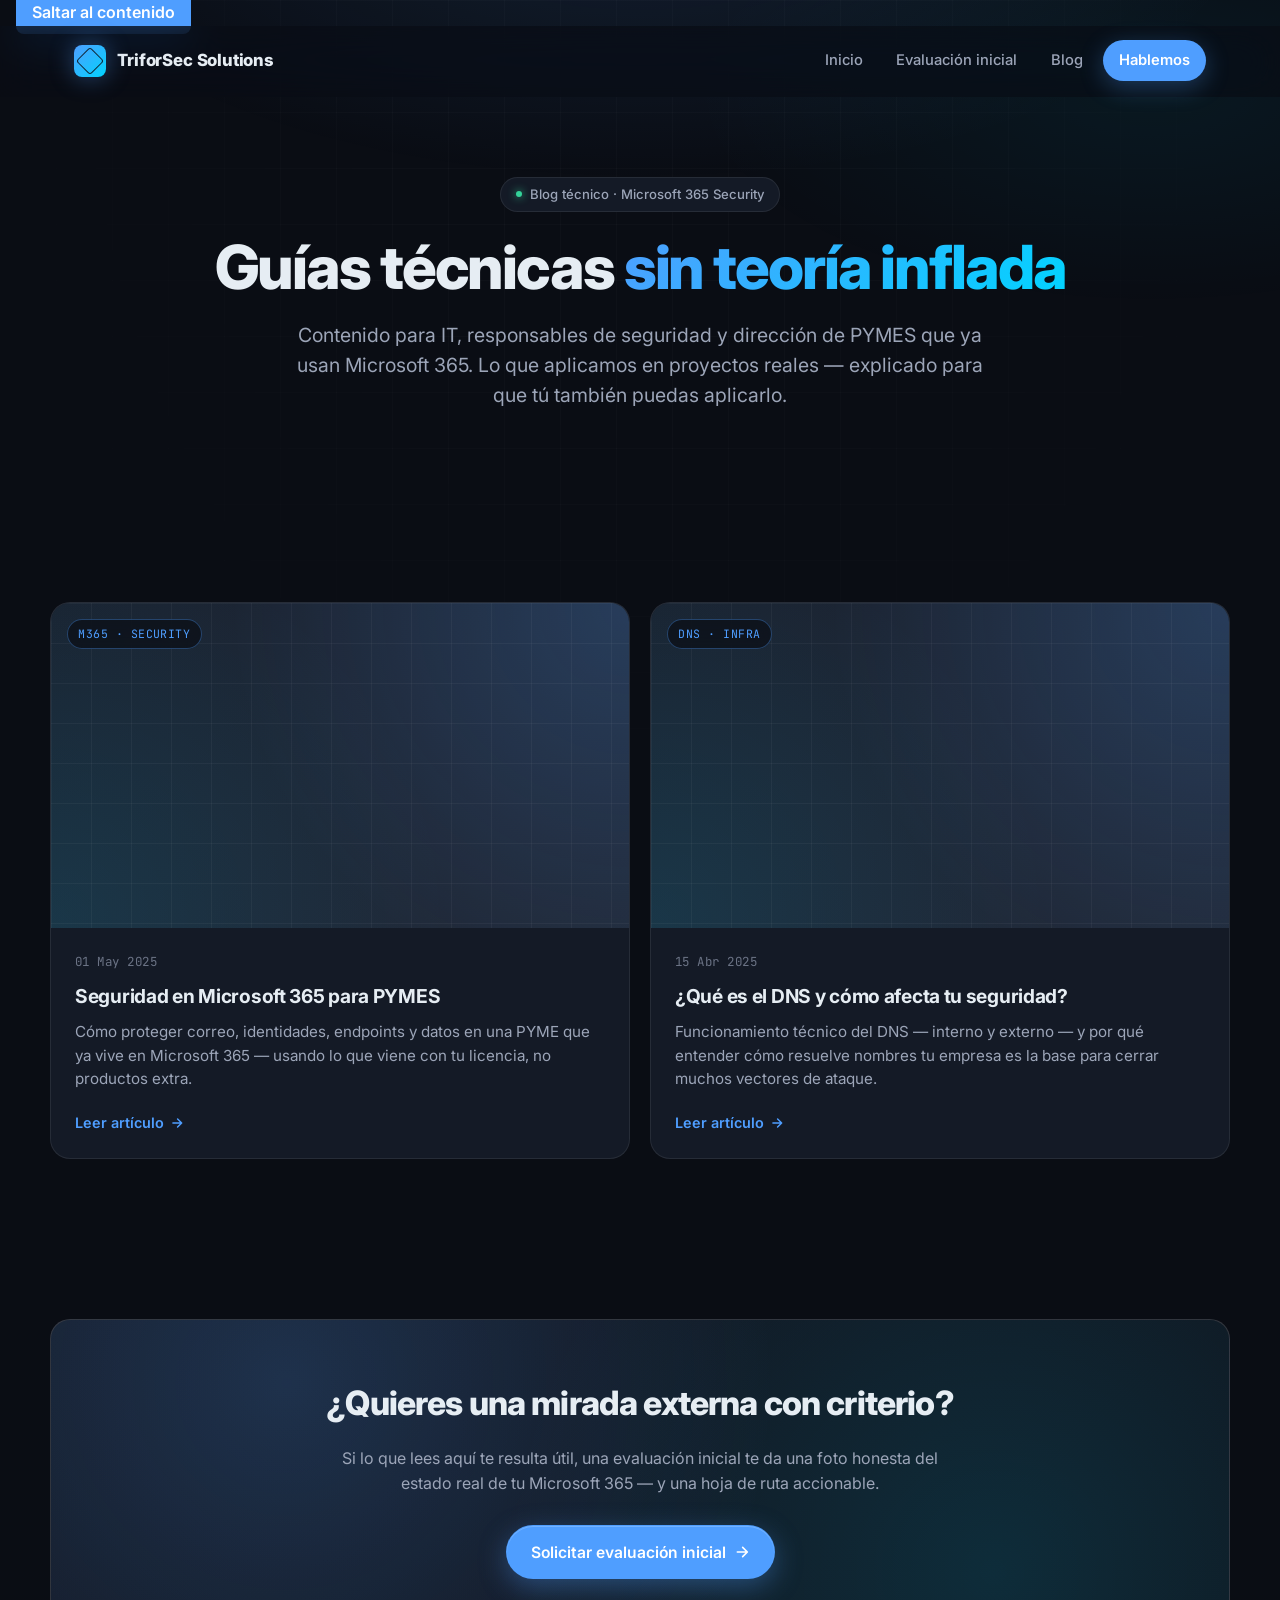
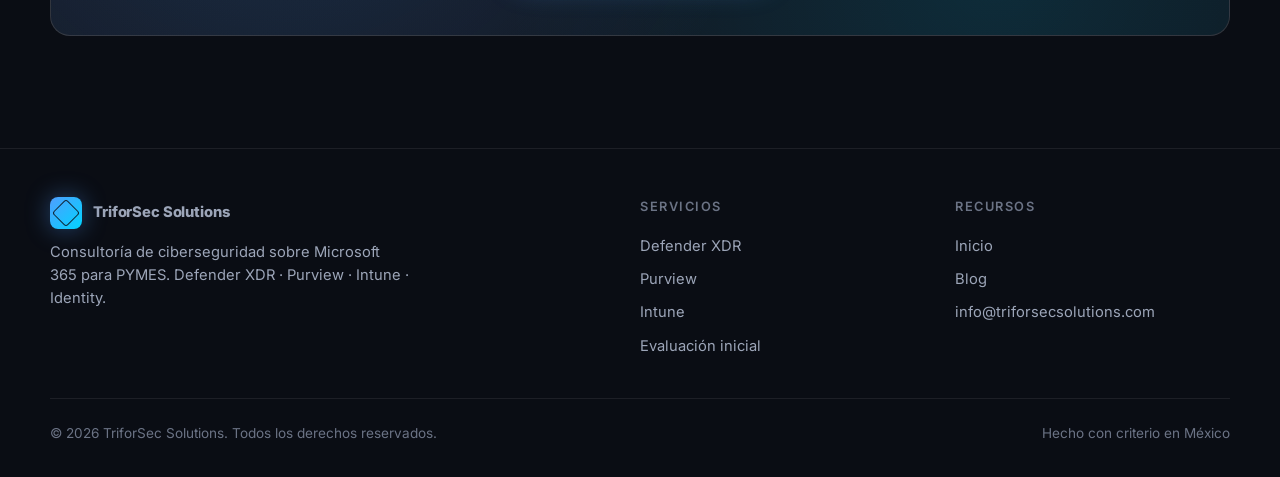
==== commit ed69e209: "Rebalance home bento + cache-bust CSS Bento de la home rediseñada — antes 6 cards desbalanceadas con" ====
--- a/blog/index.html
+++ b/blog/index.html
@@ -20,7 +20,7 @@
   <meta name="twitter:description" content="Guías técnicas sobre Microsoft 365 y seguridad sin teoría inflada." />
   <meta name="twitter:image" content="https://triforsecsolutions.com/website_assets/hero.jpg" />
   <link rel="icon" type="image/x-icon" href="/favicon.ico" />
-  <link rel="stylesheet" href="/service-pages.css" />
+  <link rel="stylesheet" href="/service-pages.css?v=2" />
   <link rel="preconnect" href="https://fonts.googleapis.com" />
   <link rel="preconnect" href="https://fonts.gstatic.com" crossorigin />
   <link href="https://fonts.googleapis.com/css2?family=Inter:wght@400;500;600;700;800&family=JetBrains+Mono:wght@400;500&display=swap" rel="stylesheet" />
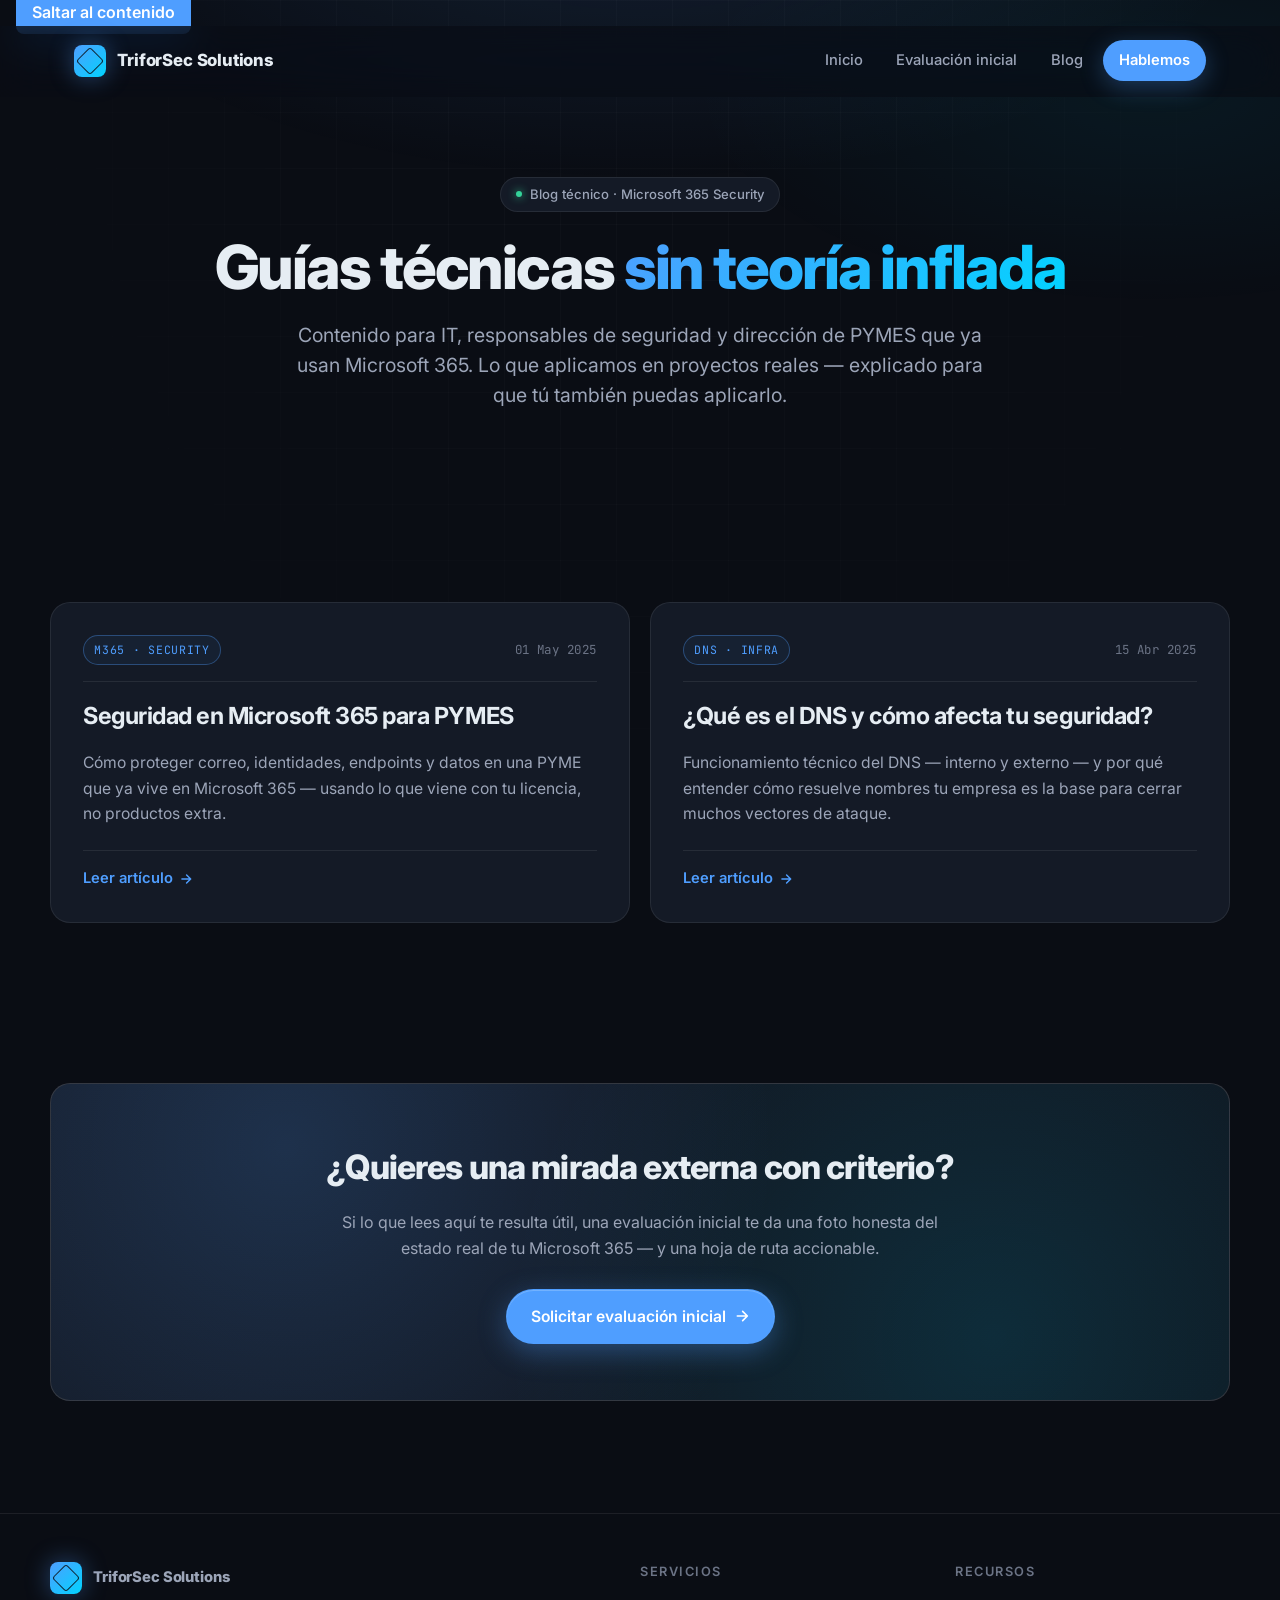
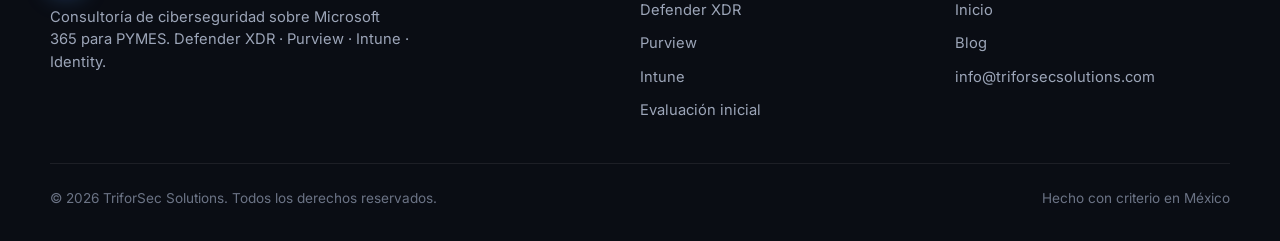
==== commit 29620683: "Fix invisible blog buttons + editorial card layout Bug fix: - Pill buttons al final de artículos del" ====
--- a/blog/index.html
+++ b/blog/index.html
@@ -38,7 +38,7 @@
     .blog-list {
       display: grid;
       gap: 1.25rem;
-      grid-template-columns: repeat(auto-fit, minmax(320px, 1fr));
+      grid-template-columns: repeat(auto-fit, minmax(340px, 1fr));
       max-width: var(--container);
       margin: 0 auto;
     }
@@ -46,96 +46,93 @@
       background: var(--surface);
       border: 1px solid var(--border);
       border-radius: var(--radius-lg);
-      overflow: hidden;
+      padding: 2rem;
       display: flex;
       flex-direction: column;
-      transition: transform var(--transition), border-color var(--transition);
+      gap: 1rem;
+      transition: transform var(--transition), border-color var(--transition), background var(--transition);
       position: relative;
+      overflow: hidden;
+    }
+    .blog-card::before {
+      content: '';
+      position: absolute;
+      inset: 0;
+      background: radial-gradient(circle at top right, rgba(79, 158, 255, 0.06), transparent 50%);
+      opacity: 0;
+      transition: opacity var(--transition);
+      pointer-events: none;
     }
     .blog-card:hover {
       transform: translateY(-4px);
       border-color: var(--border-accent);
-    }
-    .blog-card-media {
-      aspect-ratio: 16/9;
-      background: linear-gradient(135deg, var(--surface-2) 0%, var(--surface-3) 100%);
-      position: relative;
-      overflow: hidden;
-    }
-    .blog-card-media::before {
-      content: '';
-      position: absolute;
-      inset: 0;
-      background:
-        radial-gradient(circle at top right, rgba(79, 158, 255, 0.18), transparent 60%),
-        radial-gradient(circle at bottom left, rgba(0, 212, 255, 0.1), transparent 60%);
-    }
-    .blog-card-media::after {
-      content: '';
-      position: absolute;
-      inset: 0;
-      background-image:
-        linear-gradient(rgba(255,255,255,0.04) 1px, transparent 1px),
-        linear-gradient(90deg, rgba(255,255,255,0.04) 1px, transparent 1px);
-      background-size: 40px 40px;
+      background: var(--surface-2);
+    }
+    .blog-card:hover::before { opacity: 1; }
+    .blog-card > * { position: relative; }
+    .blog-card-head {
+      display: flex;
+      align-items: center;
+      justify-content: space-between;
+      gap: 0.75rem;
+      flex-wrap: wrap;
+      padding-bottom: 1rem;
+      border-bottom: 1px solid var(--border);
     }
     .blog-card-tag {
-      position: absolute;
-      top: 1rem;
-      left: 1rem;
       font-family: var(--ff-mono);
       font-size: 0.72rem;
       color: var(--accent);
-      background: rgba(10,13,20,0.7);
-      backdrop-filter: blur(8px);
       padding: 0.3rem 0.65rem;
       border-radius: 999px;
       border: 1px solid var(--border-accent);
-      z-index: 1;
-      letter-spacing: 0.04em;
+      background: rgba(79, 158, 255, 0.06);
+      letter-spacing: 0.06em;
       text-transform: uppercase;
-    }
-    .blog-card-body {
-      padding: 1.5rem;
-      flex: 1;
-      display: flex;
-      flex-direction: column;
+      white-space: nowrap;
     }
     .blog-card-meta {
       font-family: var(--ff-mono);
       font-size: 0.78rem;
       color: var(--text-mute);
-      margin-bottom: 0.75rem;
       letter-spacing: 0.04em;
     }
     .blog-card h3 {
-      font-size: 1.2rem;
+      font-size: clamp(1.3rem, 1.15rem + 0.4vw, 1.55rem);
       font-weight: 700;
-      letter-spacing: -0.015em;
-      line-height: 1.25;
-      margin: 0 0 0.75rem;
+      letter-spacing: -0.02em;
+      line-height: 1.2;
+      margin: 0.25rem 0 0.25rem;
       color: var(--text);
     }
     .blog-card h3 a { color: inherit; text-decoration: none; }
-    .blog-card h3 a:hover { color: var(--accent-hover); }
+    .blog-card:hover h3 a { color: var(--accent-hover); }
     .blog-card p {
       color: var(--text-soft);
-      margin: 0 0 1.25rem;
-      font-size: 0.95rem;
-      line-height: 1.55;
+      margin: 0;
+      font-size: 0.98rem;
+      line-height: 1.6;
       flex: 1;
     }
     .blog-card-link {
       align-self: flex-start;
-      font-size: 0.9rem;
+      font-size: 0.92rem;
       font-weight: 600;
       color: var(--accent);
       display: inline-flex;
       align-items: center;
-      gap: 0.35rem;
+      gap: 0.4rem;
+      margin-top: 0.5rem;
+      padding-top: 1rem;
+      border-top: 1px solid var(--border);
+      width: 100%;
     }
     .blog-card-link svg { width: 14px; height: 14px; transition: transform var(--transition); }
-    .blog-card:hover .blog-card-link svg { transform: translateX(3px); }
+    .blog-card:hover .blog-card-link svg { transform: translateX(4px); }
+    .blog-card:hover .blog-card-link { color: var(--accent-hover); }
+    @media (max-width: 640px) {
+      .blog-card { padding: 1.5rem; }
+    }
   </style>
 </head>
 <body class="service-page">
@@ -176,41 +173,29 @@
       <div class="blog-list">
 
         <article class="blog-card reveal">
-          <a href="/blog/seguridad-microsoft-365-pymes.html" aria-hidden="true" tabindex="-1" style="display:block">
-            <div class="blog-card-media">
-              <span class="blog-card-tag">M365 · Security</span>
-            </div>
+          <div class="blog-card-head">
+            <span class="blog-card-tag">M365 · Security</span>
+            <span class="blog-card-meta"><time datetime="2025-05-01">01 May 2025</time></span>
+          </div>
+          <h3><a href="/blog/seguridad-microsoft-365-pymes.html">Seguridad en Microsoft 365 para PYMES</a></h3>
+          <p>Cómo proteger correo, identidades, endpoints y datos en una PYME que ya vive en Microsoft 365 — usando lo que viene con tu licencia, no productos extra.</p>
+          <a href="/blog/seguridad-microsoft-365-pymes.html" class="blog-card-link">
+            Leer artículo
+            <svg viewBox="0 0 24 24" fill="none" stroke="currentColor" stroke-width="2.5" stroke-linecap="round" stroke-linejoin="round"><path d="M5 12h14M13 5l7 7-7 7"/></svg>
           </a>
-          <div class="blog-card-body">
-            <div class="blog-card-meta">
-              <time datetime="2025-05-01">01 May 2025</time>
-            </div>
-            <h3><a href="/blog/seguridad-microsoft-365-pymes.html">Seguridad en Microsoft 365 para PYMES</a></h3>
-            <p>Cómo proteger correo, identidades, endpoints y datos en una PYME que ya vive en Microsoft 365 — usando lo que viene con tu licencia, no productos extra.</p>
-            <a href="/blog/seguridad-microsoft-365-pymes.html" class="blog-card-link">
-              Leer artículo
-              <svg viewBox="0 0 24 24" fill="none" stroke="currentColor" stroke-width="2.5" stroke-linecap="round" stroke-linejoin="round"><path d="M5 12h14M13 5l7 7-7 7"/></svg>
-            </a>
+        </article>
+
+        <article class="blog-card reveal">
+          <div class="blog-card-head">
+            <span class="blog-card-tag">DNS · Infra</span>
+            <span class="blog-card-meta"><time datetime="2025-04-15">15 Abr 2025</time></span>
           </div>
-        </article>
-
-        <article class="blog-card reveal">
-          <a href="/blog/dns-explicacion-tecnica.html" aria-hidden="true" tabindex="-1" style="display:block">
-            <div class="blog-card-media">
-              <span class="blog-card-tag">DNS · Infra</span>
-            </div>
+          <h3><a href="/blog/dns-explicacion-tecnica.html">¿Qué es el DNS y cómo afecta tu seguridad?</a></h3>
+          <p>Funcionamiento técnico del DNS — interno y externo — y por qué entender cómo resuelve nombres tu empresa es la base para cerrar muchos vectores de ataque.</p>
+          <a href="/blog/dns-explicacion-tecnica.html" class="blog-card-link">
+            Leer artículo
+            <svg viewBox="0 0 24 24" fill="none" stroke="currentColor" stroke-width="2.5" stroke-linecap="round" stroke-linejoin="round"><path d="M5 12h14M13 5l7 7-7 7"/></svg>
           </a>
-          <div class="blog-card-body">
-            <div class="blog-card-meta">
-              <time datetime="2025-04-15">15 Abr 2025</time>
-            </div>
-            <h3><a href="/blog/dns-explicacion-tecnica.html">¿Qué es el DNS y cómo afecta tu seguridad?</a></h3>
-            <p>Funcionamiento técnico del DNS — interno y externo — y por qué entender cómo resuelve nombres tu empresa es la base para cerrar muchos vectores de ataque.</p>
-            <a href="/blog/dns-explicacion-tecnica.html" class="blog-card-link">
-              Leer artículo
-              <svg viewBox="0 0 24 24" fill="none" stroke="currentColor" stroke-width="2.5" stroke-linecap="round" stroke-linejoin="round"><path d="M5 12h14M13 5l7 7-7 7"/></svg>
-            </a>
-          </div>
         </article>
 
       </div>
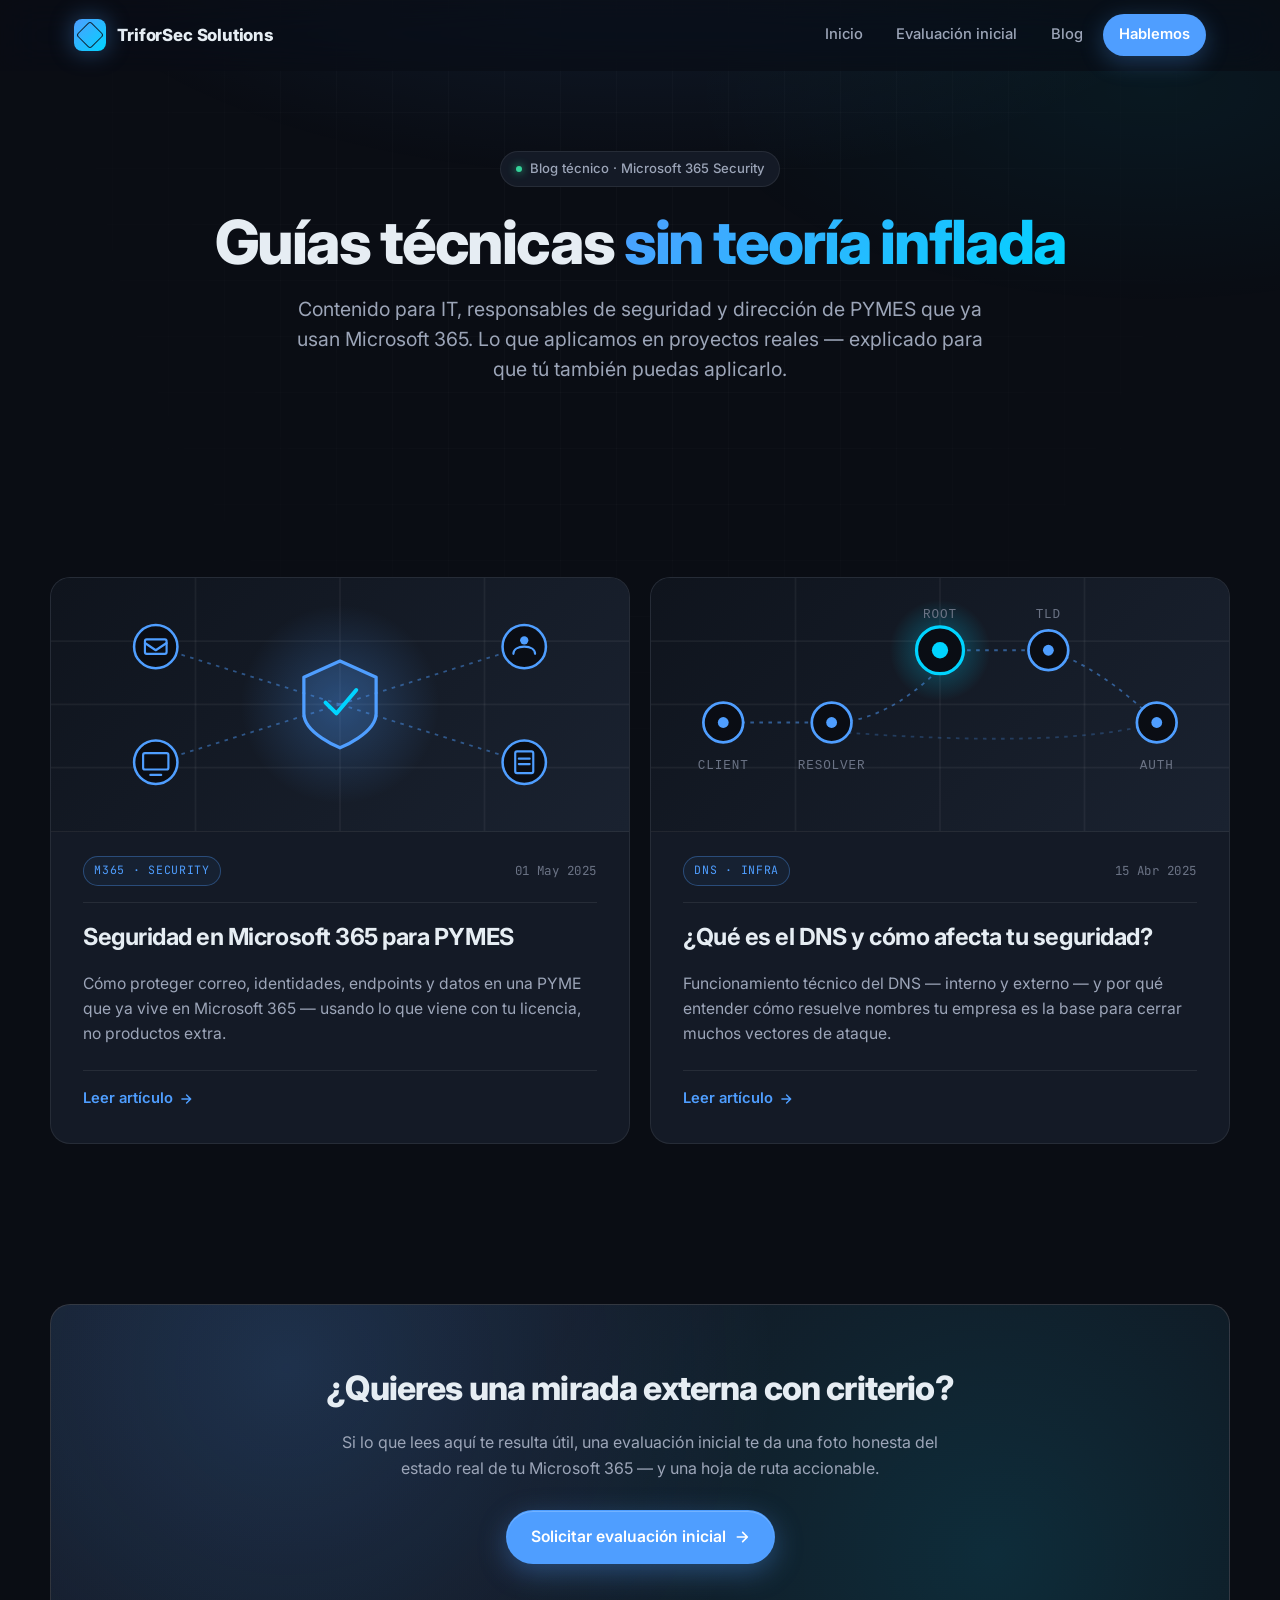
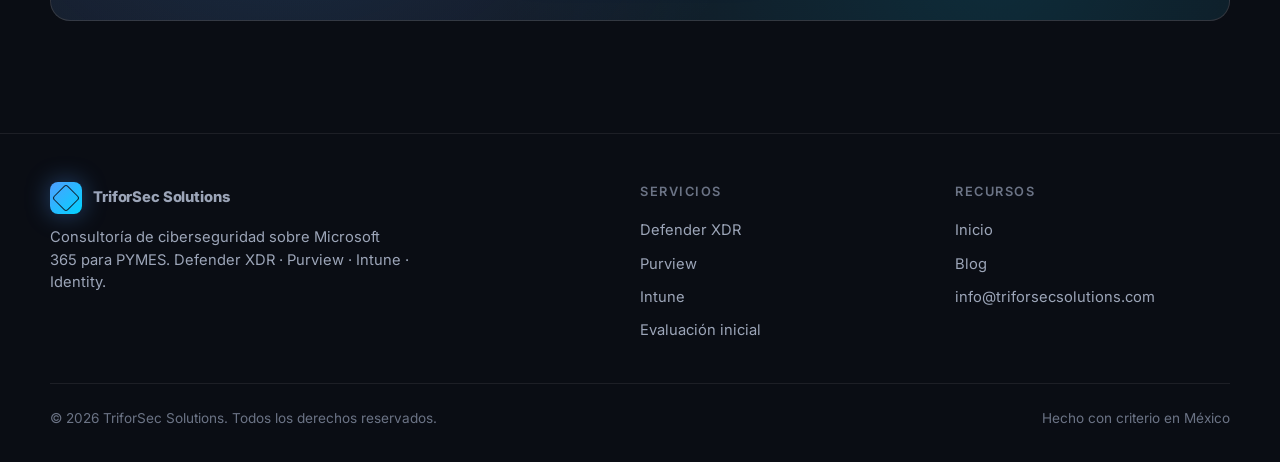
==== commit 7252bc0a: "Remove skip-link site-wide + add SVG illustrations to blog cards Skip-link removido del markup en la" ====
--- a/blog/index.html
+++ b/blog/index.html
@@ -46,13 +46,25 @@
       background: var(--surface);
       border: 1px solid var(--border);
       border-radius: var(--radius-lg);
-      padding: 2rem;
+      padding: 0 2rem 2rem;
       display: flex;
       flex-direction: column;
       gap: 1rem;
       transition: transform var(--transition), border-color var(--transition), background var(--transition);
       position: relative;
       overflow: hidden;
+    }
+    .blog-card-illu {
+      margin: 0 -2rem 0.5rem;
+      background: linear-gradient(135deg, var(--bg-elevated) 0%, var(--surface-2) 100%);
+      border-bottom: 1px solid var(--border);
+      position: relative;
+      overflow: hidden;
+    }
+    .blog-card-illu svg {
+      display: block;
+      width: 100%;
+      height: auto;
     }
     .blog-card::before {
       content: '';
@@ -136,8 +148,6 @@
   </style>
 </head>
 <body class="service-page">
-  <a class="skip-link" href="#main">Saltar al contenido</a>
-
   <header class="service-topbar" id="topbar">
     <div class="service-topbar-inner">
       <a href="/" class="service-brand">
@@ -173,6 +183,53 @@
       <div class="blog-list">
 
         <article class="blog-card reveal">
+          <div class="blog-card-illu" aria-hidden="true">
+            <svg viewBox="0 0 320 140" xmlns="http://www.w3.org/2000/svg" role="img">
+              <defs>
+                <radialGradient id="m365glow" cx="50%" cy="50%" r="50%">
+                  <stop offset="0%" stop-color="#4f9eff" stop-opacity="0.28"/>
+                  <stop offset="100%" stop-color="#4f9eff" stop-opacity="0"/>
+                </radialGradient>
+              </defs>
+              <g stroke="rgba(255,255,255,0.05)" stroke-width="1">
+                <line x1="0" y1="35" x2="320" y2="35"/>
+                <line x1="0" y1="70" x2="320" y2="70"/>
+                <line x1="0" y1="105" x2="320" y2="105"/>
+                <line x1="80" y1="0" x2="80" y2="140"/>
+                <line x1="160" y1="0" x2="160" y2="140"/>
+                <line x1="240" y1="0" x2="240" y2="140"/>
+              </g>
+              <circle cx="160" cy="70" r="55" fill="url(#m365glow)"/>
+              <g stroke="#4f9eff" stroke-width="1" fill="none" opacity="0.45" stroke-dasharray="2 3">
+                <line x1="160" y1="70" x2="58" y2="38"/>
+                <line x1="160" y1="70" x2="262" y2="38"/>
+                <line x1="160" y1="70" x2="58" y2="102"/>
+                <line x1="160" y1="70" x2="262" y2="102"/>
+              </g>
+              <g fill="#0a0d14" stroke="#4f9eff" stroke-width="1.4">
+                <circle cx="58" cy="38" r="12"/>
+                <circle cx="262" cy="38" r="12"/>
+                <circle cx="58" cy="102" r="12"/>
+                <circle cx="262" cy="102" r="12"/>
+              </g>
+              <g stroke="#4f9eff" stroke-width="1.2" fill="none" stroke-linecap="round" stroke-linejoin="round">
+                <rect x="52" y="34" width="12" height="8" rx="1"/>
+                <path d="M52 36l6 4 6-4"/>
+                <circle cx="262" cy="34.5" r="2.3" fill="#4f9eff" stroke="none"/>
+                <path d="M256 42c0-2.5 2.5-4 6-4s6 1.5 6 4"/>
+                <rect x="51" y="97" width="14" height="9" rx="1"/>
+                <line x1="55" y1="109" x2="61" y2="109"/>
+                <rect x="257" y="96" width="10" height="12" rx="1"/>
+                <line x1="259" y1="100" x2="265" y2="100"/>
+                <line x1="259" y1="103" x2="265" y2="103"/>
+              </g>
+              <g transform="translate(160 70)">
+                <path d="M0 -24 L20 -15 L20 5 C20 16 0 24 0 24 C0 24 -20 16 -20 5 L-20 -15 Z"
+                      fill="rgba(79, 158, 255, 0.14)" stroke="#4f9eff" stroke-width="1.8" stroke-linejoin="round"/>
+                <path d="M-8 -1 L-2 5 L9 -8" stroke="#00d4ff" stroke-width="2.2" fill="none" stroke-linecap="round" stroke-linejoin="round"/>
+              </g>
+            </svg>
+          </div>
           <div class="blog-card-head">
             <span class="blog-card-tag">M365 · Security</span>
             <span class="blog-card-meta"><time datetime="2025-05-01">01 May 2025</time></span>
@@ -186,6 +243,55 @@
         </article>
 
         <article class="blog-card reveal">
+          <div class="blog-card-illu" aria-hidden="true">
+            <svg viewBox="0 0 320 140" xmlns="http://www.w3.org/2000/svg" role="img">
+              <defs>
+                <radialGradient id="dnsglow" cx="50%" cy="50%" r="50%">
+                  <stop offset="0%" stop-color="#00d4ff" stop-opacity="0.35"/>
+                  <stop offset="100%" stop-color="#00d4ff" stop-opacity="0"/>
+                </radialGradient>
+              </defs>
+              <g stroke="rgba(255,255,255,0.05)" stroke-width="1">
+                <line x1="0" y1="35" x2="320" y2="35"/>
+                <line x1="0" y1="70" x2="320" y2="70"/>
+                <line x1="0" y1="105" x2="320" y2="105"/>
+                <line x1="80" y1="0" x2="80" y2="140"/>
+                <line x1="160" y1="0" x2="160" y2="140"/>
+                <line x1="240" y1="0" x2="240" y2="140"/>
+              </g>
+              <circle cx="160" cy="40" r="28" fill="url(#dnsglow)"/>
+              <g stroke="#4f9eff" stroke-width="1" fill="none" opacity="0.5">
+                <path d="M40 80 L100 80" stroke-dasharray="2 3"/>
+                <path d="M100 80 Q130 80 160 50" stroke-dasharray="2 3"/>
+                <path d="M160 40 L220 40" stroke-dasharray="2 3"/>
+                <path d="M220 40 Q250 50 280 80" stroke-dasharray="2 3"/>
+                <path d="M280 80 Q230 95 100 85" stroke-dasharray="2 3" opacity="0.5"/>
+              </g>
+              <g font-family="monospace" font-size="7" fill="#6b7385" text-anchor="middle" letter-spacing="0.5">
+                <text x="40" y="106">CLIENT</text>
+                <text x="100" y="106">RESOLVER</text>
+                <text x="160" y="22">ROOT</text>
+                <text x="220" y="22">TLD</text>
+                <text x="280" y="106">AUTH</text>
+              </g>
+              <g fill="#0a0d14" stroke="#4f9eff" stroke-width="1.5">
+                <circle cx="40" cy="80" r="11"/>
+                <circle cx="100" cy="80" r="11"/>
+                <circle cx="220" cy="40" r="11"/>
+                <circle cx="280" cy="80" r="11"/>
+              </g>
+              <g fill="#4f9eff" stroke="none">
+                <circle cx="40" cy="80" r="3"/>
+                <circle cx="100" cy="80" r="3"/>
+                <circle cx="220" cy="40" r="3"/>
+                <circle cx="280" cy="80" r="3"/>
+              </g>
+              <g transform="translate(160 40)">
+                <circle r="13" fill="#0a0d14" stroke="#00d4ff" stroke-width="1.8"/>
+                <circle r="4.5" fill="#00d4ff"/>
+              </g>
+            </svg>
+          </div>
           <div class="blog-card-head">
             <span class="blog-card-tag">DNS · Infra</span>
             <span class="blog-card-meta"><time datetime="2025-04-15">15 Abr 2025</time></span>
